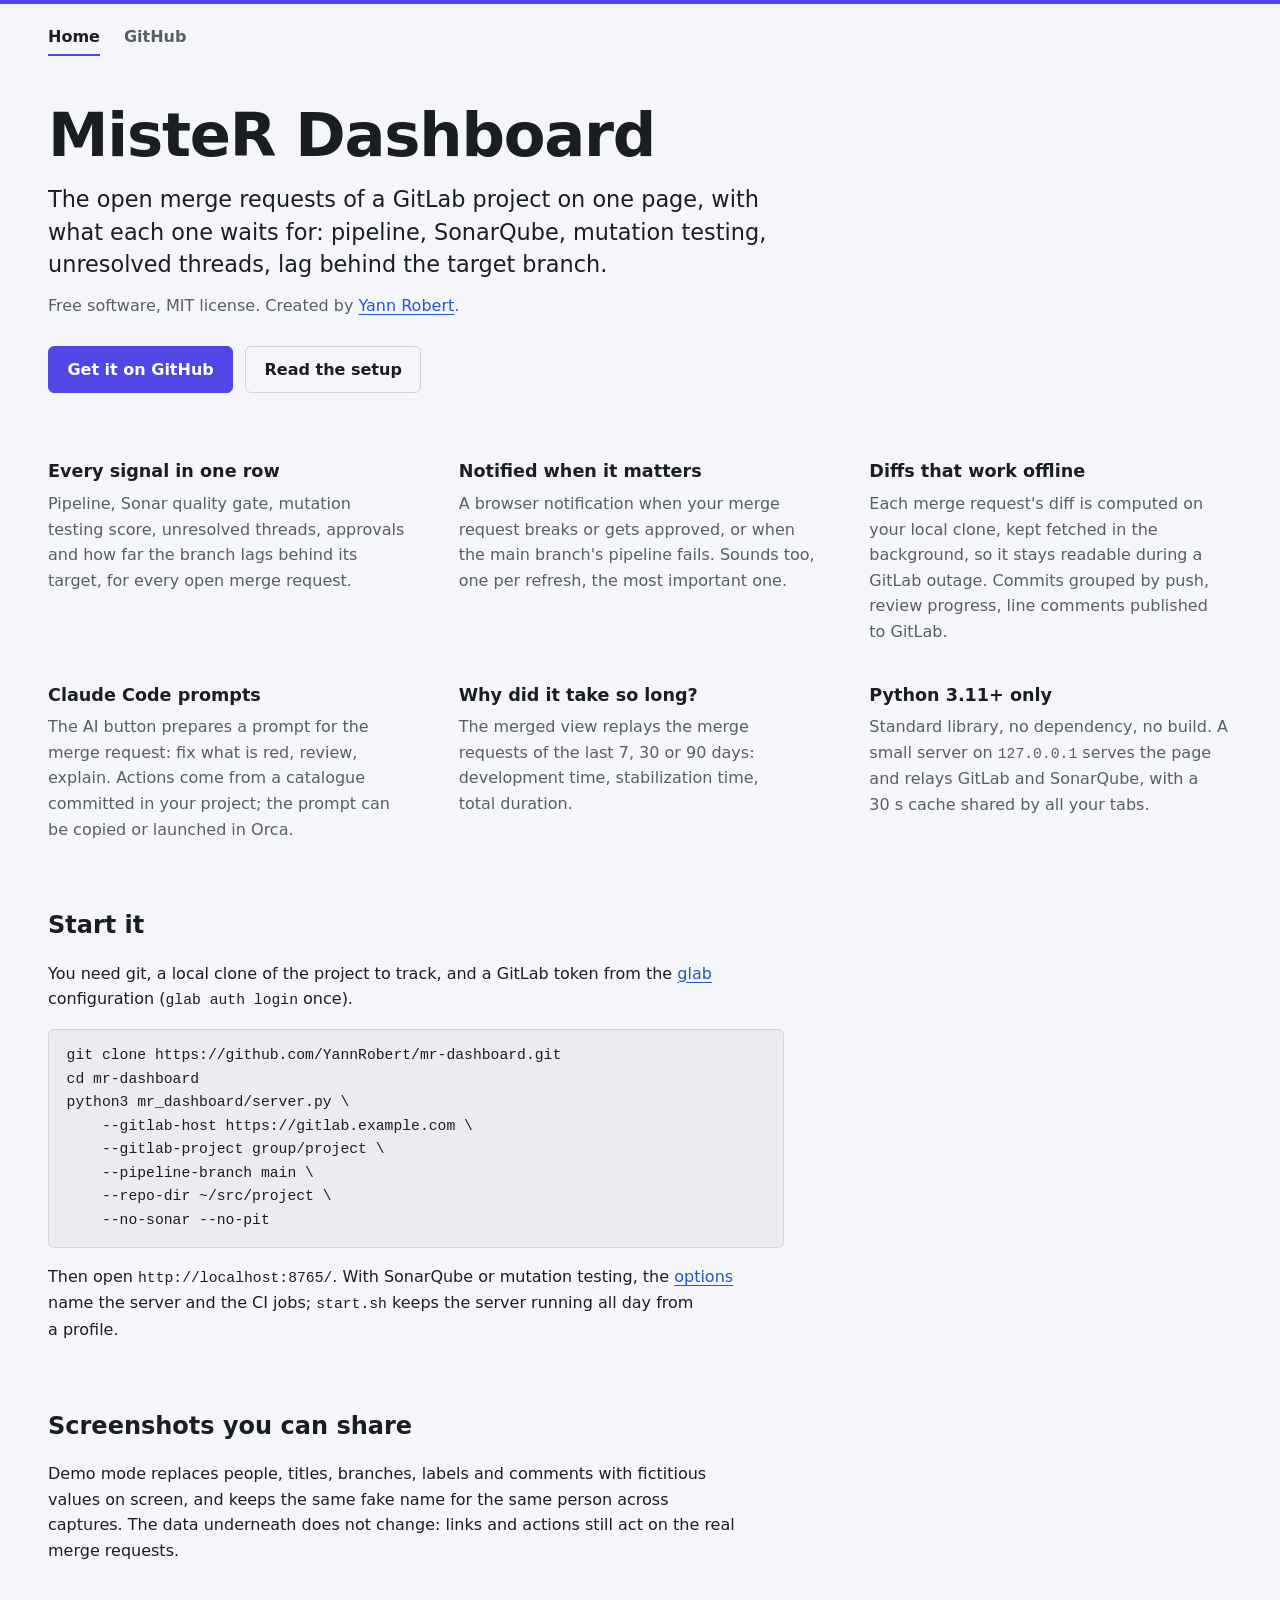
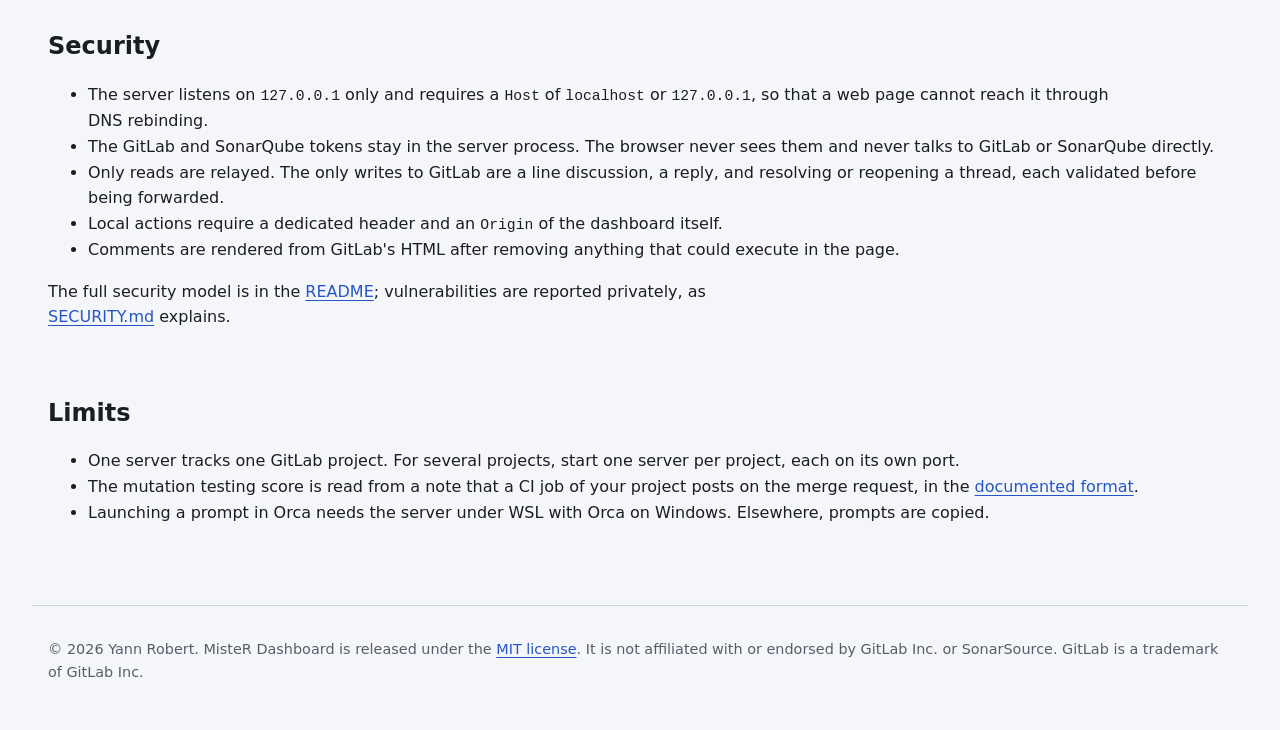
==== mr-dashboard/index.html @ cd4ef2e4 "Publish MisteR Dashboard's website: home page, without screenshots for now" ====
<!doctype html>
<html lang="en">
<head>
<meta charset="utf-8">
<meta name="viewport" content="width=device-width, initial-scale=1">
<title>MisteR Dashboard: a local dashboard of your GitLab merge requests</title>
<meta name="description" content="MisteR Dashboard shows the open merge requests of a GitLab project with their CI signals: pipeline, SonarQube, mutation testing, unresolved threads, lag behind the target branch. Browser notifications, an offline diff viewer on your local clone, and Claude Code prompts for each merge request. Python 3.11+ standard library only. Free software by Yann Robert, MIT license.">
<meta name="author" content="Yann Robert">
<link rel="canonical" href="https://yannrobert.github.io/mr-dashboard/">
<meta property="og:type" content="website">
<meta property="og:title" content="MisteR Dashboard: your GitLab merge requests at a glance">
<meta property="og:description" content="The open merge requests of a GitLab project with their CI signals, browser notifications and an offline diff viewer, served from your machine.">
<meta property="og:url" content="https://yannrobert.github.io/mr-dashboard/">
<script type="application/ld+json">
{
  "@context": "https://schema.org",
  "@type": "SoftwareApplication",
  "name": "MisteR Dashboard",
  "description": "A local dashboard of the open merge requests of a GitLab project, with their CI signals and browser notifications.",
  "applicationCategory": "DeveloperApplication",
  "operatingSystem": "Linux, macOS, Windows (WSL)",
  "license": "https://opensource.org/licenses/MIT",
  "codeRepository": "https://github.com/YannRobert/mr-dashboard",
  "url": "https://yannrobert.github.io/mr-dashboard/",
  "offers": { "@type": "Offer", "price": "0", "priceCurrency": "EUR" },
  "author": { "@type": "Person", "name": "Yann Robert", "url": "https://github.com/YannRobert" }
}
</script>
<link rel="stylesheet" href="site.css">
</head>
<body>
<nav class="top"><a href="./" aria-current="page">Home</a><a href="https://github.com/YannRobert/mr-dashboard">GitHub</a></nav>
<main>
  <header>
    <h1>MisteR Dashboard</h1>
    <p class="lede">The open merge requests of a GitLab project on one page, with what each one waits for: pipeline, SonarQube, mutation testing, unresolved threads, lag behind the target branch.</p>
    <p class="byline">Free software, MIT license. Created by <a href="https://github.com/YannRobert">Yann Robert</a>.</p>
    <div class="actions">
      <a class="button primary" href="https://github.com/YannRobert/mr-dashboard">Get it on GitHub</a>
      <a class="button" href="https://github.com/YannRobert/mr-dashboard#running">Read the setup</a>
    </div>
  </header>

  <ul class="features">
    <li><h2>Every signal in one row</h2><p>Pipeline, Sonar quality gate, mutation testing score, unresolved threads, approvals and how far the branch lags behind its target, for every open merge request.</p></li>
    <li><h2>Notified when it matters</h2><p>A browser notification when your merge request breaks or gets approved, or when the main branch's pipeline fails. Sounds too, one per refresh, the most important one.</p></li>
    <li><h2>Diffs that work offline</h2><p>Each merge request's diff is computed on your local clone, kept fetched in the background, so it stays readable during a GitLab outage. Commits grouped by push, review progress, line comments published to GitLab.</p></li>
    <li><h2>Claude Code prompts</h2><p>The AI button prepares a prompt for the merge request: fix what is red, review, explain. Actions come from a catalogue committed in your project; the prompt can be copied or launched in Orca.</p></li>
    <li><h2>Why did it take so long?</h2><p>The merged view replays the merge requests of the last 7, 30 or 90 days: development time, stabilization time, total duration.</p></li>
    <li><h2>Python 3.11+ only</h2><p>Standard library, no dependency, no build. A small server on <code>127.0.0.1</code> serves the page and relays GitLab and SonarQube, with a 30&nbsp;s cache shared by all your tabs.</p></li>
  </ul>

  <section>
    <h2>Start it</h2>
    <p>You need git, a local clone of the project to track, and a GitLab token from the <a href="https://gitlab.com/gitlab-org/cli">glab</a> configuration (<code>glab auth login</code> once).</p>
    <pre><code>git clone https://github.com/YannRobert/mr-dashboard.git
cd mr-dashboard
python3 mr_dashboard/server.py \
    --gitlab-host https://gitlab.example.com \
    --gitlab-project group/project \
    --pipeline-branch main \
    --repo-dir ~/src/project \
    --no-sonar --no-pit</code></pre>
    <p>Then open <code>http://localhost:8765/</code>. With SonarQube or mutation testing, the <a href="https://github.com/YannRobert/mr-dashboard#options">options</a> name the server and the CI jobs; <code>start.sh</code> keeps the server running all day from a profile.</p>
  </section>

  <section>
    <h2>Screenshots you can share</h2>
    <p>Demo mode replaces people, titles, branches, labels and comments with fictitious values on screen, and keeps the same fake name for the same person across captures. The data underneath does not change: links and actions still act on the real merge requests.</p>
  </section>

  <section>
    <h2>Security</h2>
    <ul>
      <li>The server listens on <code>127.0.0.1</code> only and requires a <code>Host</code> of <code>localhost</code> or <code>127.0.0.1</code>, so that a web page cannot reach it through DNS rebinding.</li>
      <li>The GitLab and SonarQube tokens stay in the server process. The browser never sees them and never talks to GitLab or SonarQube directly.</li>
      <li>Only reads are relayed. The only writes to GitLab are a line discussion, a reply, and resolving or reopening a thread, each validated before being forwarded.</li>
      <li>Local actions require a dedicated header and an <code>Origin</code> of the dashboard itself.</li>
      <li>Comments are rendered from GitLab's HTML after removing anything that could execute in the page.</li>
    </ul>
    <p>The full security model is in the <a href="https://github.com/YannRobert/mr-dashboard#security-model">README</a>; vulnerabilities are reported privately, as <a href="https://github.com/YannRobert/mr-dashboard/blob/main/.github/SECURITY.md">SECURITY.md</a> explains.</p>
  </section>

  <section>
    <h2>Limits</h2>
    <ul>
      <li>One server tracks one GitLab project. For several projects, start one server per project, each on its own port.</li>
      <li>The mutation testing score is read from a note that a CI job of your project posts on the merge request, in the <a href="https://github.com/YannRobert/mr-dashboard#mutation-report-format">documented format</a>.</li>
      <li>Launching a prompt in Orca needs the server under WSL with Orca on Windows. Elsewhere, prompts are copied.</li>
    </ul>
  </section>
</main>
<footer>
  © 2026 Yann Robert. MisteR Dashboard is released under the <a href="https://github.com/YannRobert/mr-dashboard/blob/main/LICENSE">MIT license</a>.
  It is not affiliated with or endorsed by GitLab Inc. or SonarSource. GitLab is a trademark of GitLab Inc.
</footer>
</body>
</html>
---- mr-dashboard/site.css ----
/* Shared by the project's pages, in the tool's own palette. */
:root {
  color-scheme: dark;
  --bg: #111217; --surface: #1a1c23; --border: #2c2f3a;
  --text: #eceef3; --muted: #9ba1b0; --accent: #818cf8; --accent-fg: #0f1020; --link: #86a9f7;
  --page: 76rem;
}
@media (prefers-color-scheme: light) {
  :root {
    color-scheme: light;
    --bg: #f5f6f9; --surface: #eaecf1; --border: #cfd3dc;
    --text: #1b1d24; --muted: #585d6a; --accent: #4f46e5; --accent-fg: #ffffff; --link: #2356c7;
  }
}
* { box-sizing: border-box; }
::selection { background: var(--accent); color: var(--accent-fg); }
body {
  margin: 0; background: var(--bg); color: var(--text); line-height: 1.6;
  font-family: system-ui, -apple-system, "Segoe UI", Roboto, Ubuntu, sans-serif;
  border-top: 4px solid var(--accent);
}
/* Prose avoids a lone last word; headings even out their lines. */
p, li, figcaption { text-wrap: pretty; }
h1, h2 { text-wrap: balance; }
main { max-width: var(--page); margin: 0 auto; padding: 3rem 1rem 2rem; }
a { color: var(--link); text-underline-offset: 0.2em; }
a:focus-visible, .button:focus-visible, video:focus-visible { outline: 2px solid var(--accent); outline-offset: 3px; border-radius: 4px; }

nav.top { max-width: var(--page); margin: 0 auto; padding: 1rem 1rem 0; display: flex; gap: 1.5rem; font-weight: 600; }
nav.top a { text-decoration: none; color: var(--muted); padding: 0.25rem 0; border-bottom: 2px solid transparent; }
nav.top a:hover { color: var(--text); }
nav.top a[aria-current] { color: var(--text); border-bottom-color: var(--accent); }

header { max-width: 60rem; }
h1 { margin: 0; font-size: clamp(2.4rem, 6vw, 3.8rem); font-weight: 800; letter-spacing: -0.02em; line-height: 1.05; }
.lede { margin: 1rem 0 0; max-width: 46rem; font-size: clamp(1.1rem, 2.4vw, 1.4rem); line-height: 1.45; }
.byline { margin: 0.75rem 0 0; color: var(--muted); }
.actions { display: flex; flex-wrap: wrap; gap: 0.75rem; margin-top: 1.75rem; }
.button {
  display: inline-block; padding: 0.6rem 1.15rem; border-radius: 6px; font-weight: 600; text-decoration: none;
  border: 1px solid var(--border); color: var(--text); transition: background-color 120ms ease-out, border-color 120ms ease-out;
}
.button:hover { background: var(--surface); }
.button.primary { background: var(--accent); border-color: var(--accent); color: var(--accent-fg); }
.button.primary:hover { filter: brightness(1.08); }

figure { margin: 3rem 0 0; }
figure img, video, .shot img {
  display: block; width: 100%; height: auto; border: 1px solid var(--border); border-radius: 10px;
  background: var(--surface); box-shadow: 0 12px 32px -16px rgb(0 0 0 / 0.45);
}
figcaption { margin-top: 0.75rem; color: var(--muted); font-size: 0.95rem; }

.features { display: grid; grid-template-columns: repeat(auto-fit, minmax(19rem, 1fr)); gap: 2.25rem 3rem; margin: 4rem 0 0; padding: 0; list-style: none; }
.features h2 { margin: 0 0 0.35rem; font-size: 1.1rem; }
.features p { margin: 0; color: var(--muted); }

section { margin-top: 4rem; }
section > h2 { font-size: 1.5rem; margin: 0 0 0.6rem; }
section > p { max-width: 70ch; }
pre { margin: 0.8rem 0; max-width: 46rem; padding: 0.9rem 1.1rem; overflow-x: auto; background: var(--surface); border: 1px solid var(--border); border-radius: 6px; }
code { font-family: ui-monospace, SFMono-Regular, Consolas, monospace; font-size: 0.92em; }
table { border-collapse: collapse; margin: 0.8rem 0; font-variant-numeric: tabular-nums; }
th, td { padding: 0.45rem 1.25rem 0.45rem 0; border-bottom: 1px solid var(--border); text-align: left; }
th { color: var(--muted); font-weight: 600; }

/* Tour: on a wide screen each step's title and text sit side by side above the capture, using its width. */
.shots { display: grid; gap: 4.5rem; margin-top: 4rem; }
.shot { margin: 0; }
.shot .text { display: grid; gap: 0.4rem 3rem; margin-bottom: 1.25rem; }
.shot h2 { font-size: 1.35rem; margin: 0; line-height: 1.3; }
.shot p { margin: 0; color: var(--muted); max-width: 70ch; font-size: 1.05rem; }
@media (min-width: 56rem) {
  .shot .text { grid-template-columns: 16rem 1fr; align-items: baseline; }
}

footer { max-width: var(--page); margin: 2rem auto 0; padding: 2rem 1rem 3rem; color: var(--muted); font-size: 0.9rem; border-top: 1px solid var(--border); }
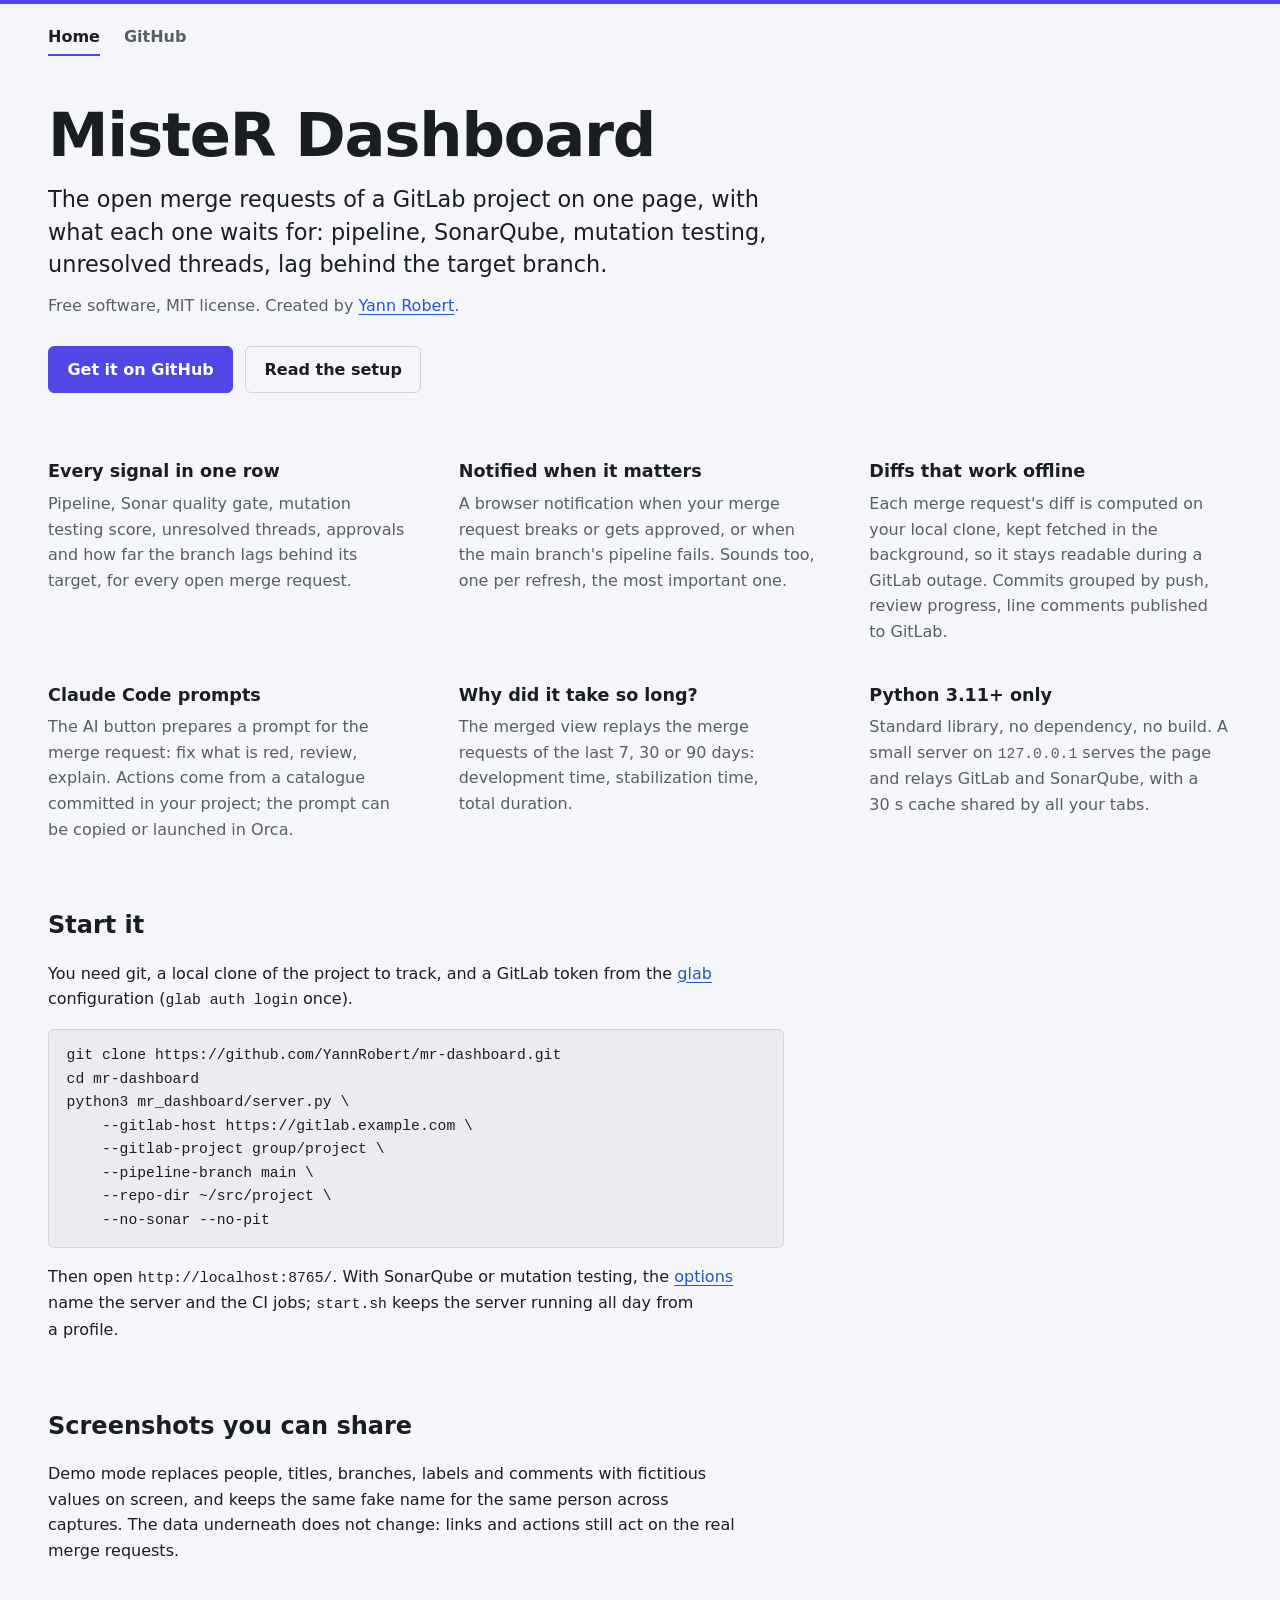
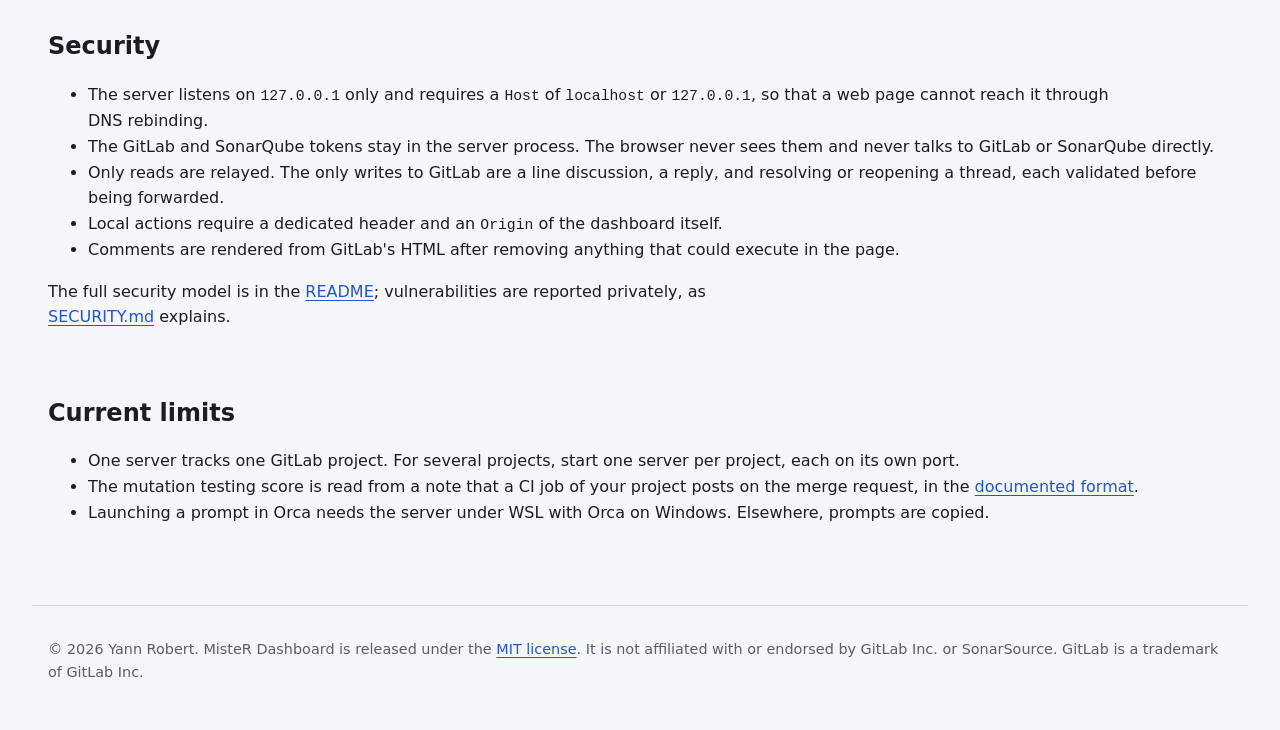
==== commit 7d24abcc: "Camelopard's home page rewritten around what users get: a fast alternative to the Jira UI, the featu" ====
--- a/mr-dashboard/index.html
+++ b/mr-dashboard/index.html
@@ -82,7 +82,7 @@
   </section>
 
   <section>
-    <h2>Limits</h2>
+    <h2>Current limits</h2>
     <ul>
       <li>One server tracks one GitLab project. For several projects, start one server per project, each on its own port.</li>
       <li>The mutation testing score is read from a note that a CI job of your project posts on the merge request, in the <a href="https://github.com/YannRobert/mr-dashboard#mutation-report-format">documented format</a>.</li>
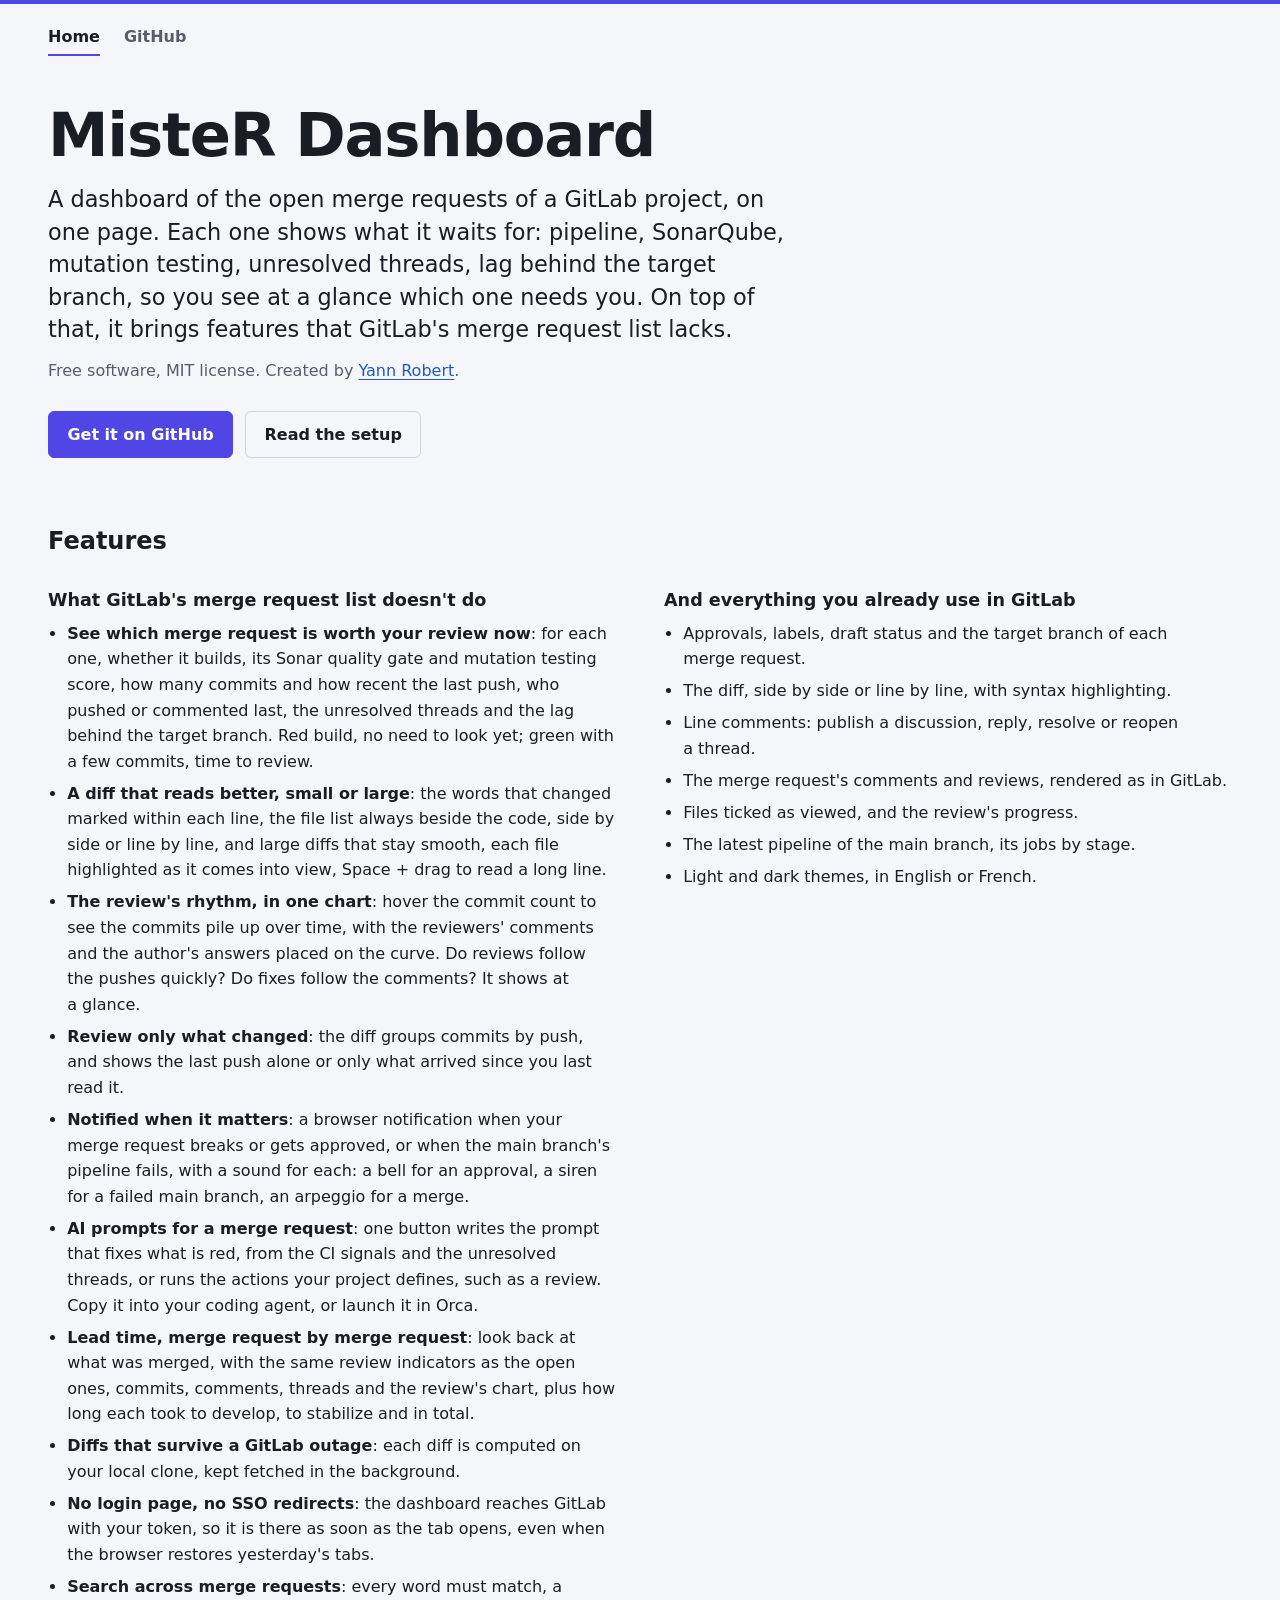
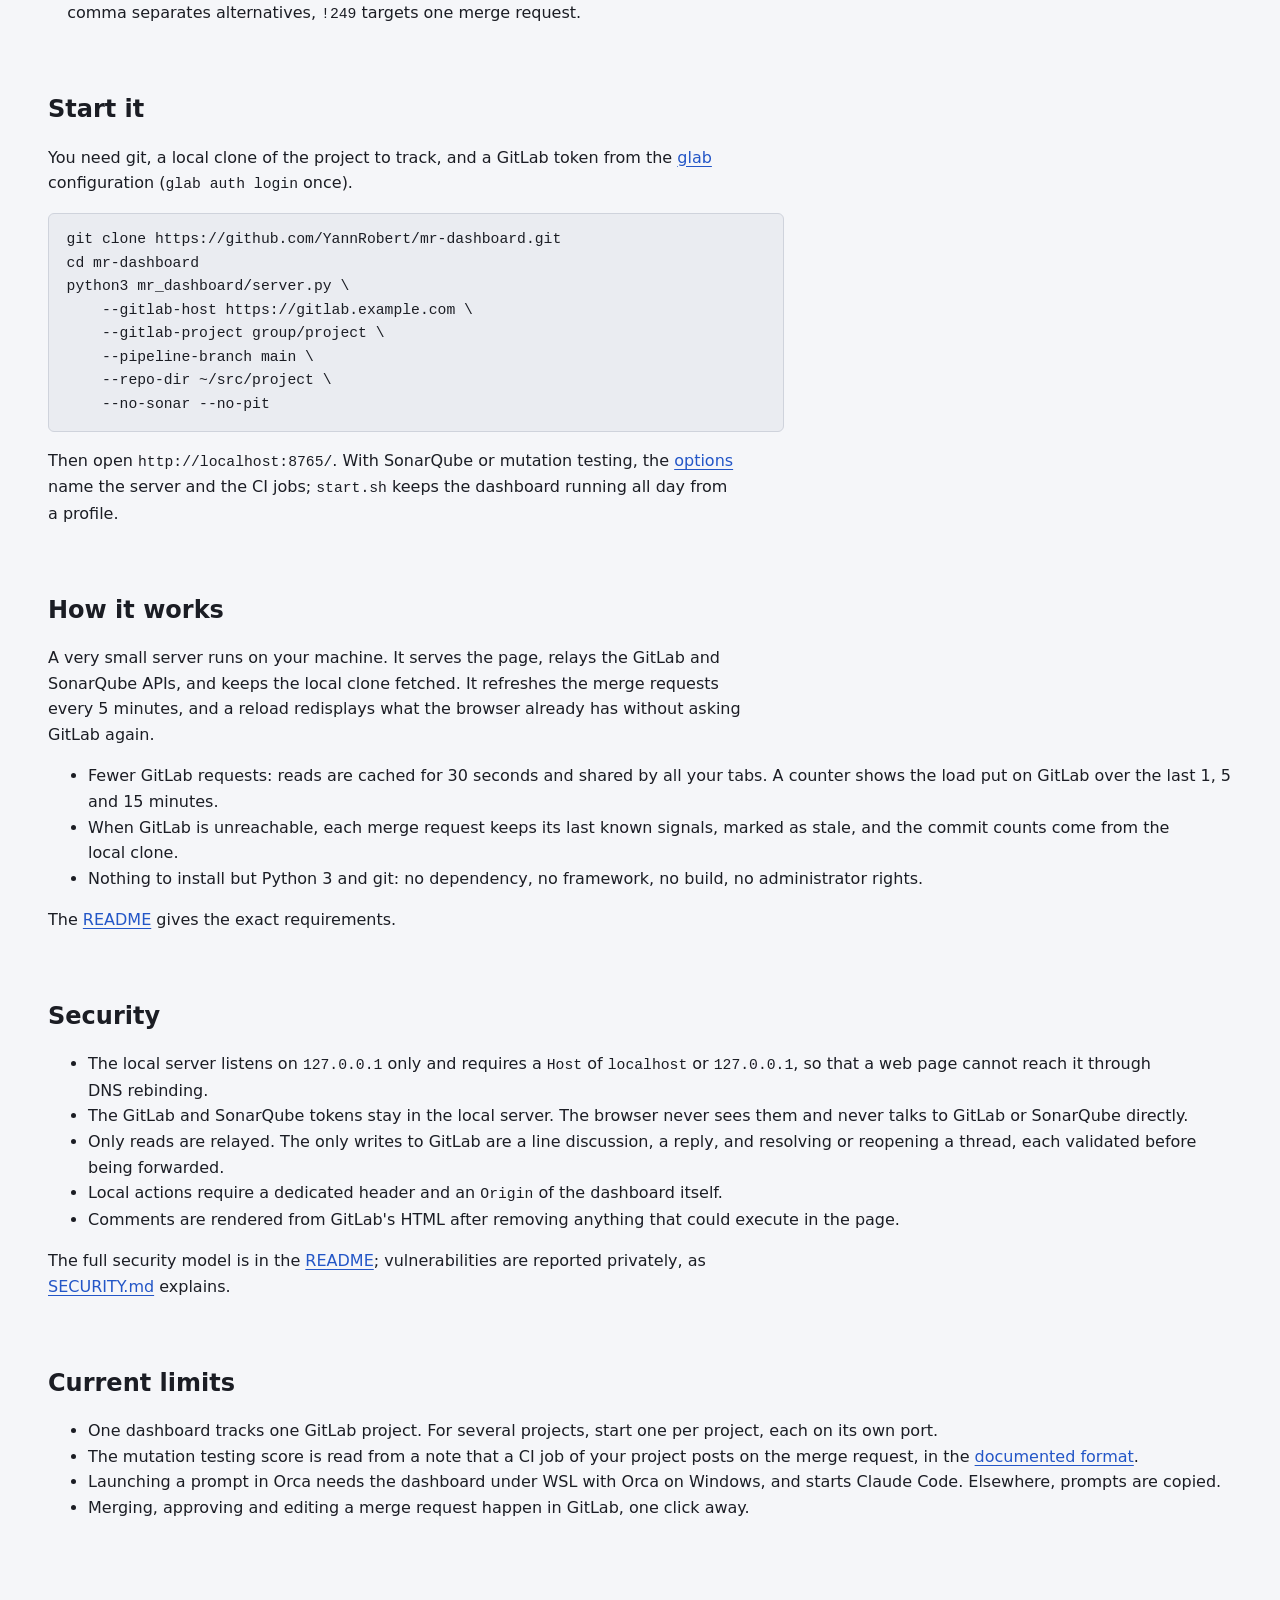
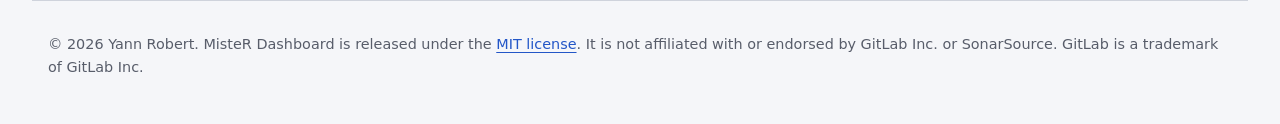
==== commit da7dc048: "MisteR Dashboard's home page rewritten around what reviewers and tech leads get: a GitLab merge requ" ====
--- a/mr-dashboard/index.html
+++ b/mr-dashboard/index.html
@@ -3,20 +3,20 @@
 <head>
 <meta charset="utf-8">
 <meta name="viewport" content="width=device-width, initial-scale=1">
-<title>MisteR Dashboard: a local dashboard of your GitLab merge requests</title>
-<meta name="description" content="MisteR Dashboard shows the open merge requests of a GitLab project with their CI signals: pipeline, SonarQube, mutation testing, unresolved threads, lag behind the target branch. Browser notifications, an offline diff viewer on your local clone, and Claude Code prompts for each merge request. Python 3.11+ standard library only. Free software by Yann Robert, MIT license.">
+<title>MisteR Dashboard: a GitLab merge request dashboard, with CI signals and notifications</title>
+<meta name="description" content="MisteR Dashboard shows every open merge request of a GitLab project with what it waits for: pipeline, SonarQube, mutation testing, unresolved threads, lag behind the target branch. Plus browser notifications, diffs that work during a GitLab outage, and AI prompts to fix a merge request. Free software, MIT license.">
 <meta name="author" content="Yann Robert">
 <link rel="canonical" href="https://yannrobert.github.io/mr-dashboard/">
 <meta property="og:type" content="website">
-<meta property="og:title" content="MisteR Dashboard: your GitLab merge requests at a glance">
-<meta property="og:description" content="The open merge requests of a GitLab project with their CI signals, browser notifications and an offline diff viewer, served from your machine.">
+<meta property="og:title" content="MisteR Dashboard: a GitLab merge request dashboard">
+<meta property="og:description" content="Every open merge request of a GitLab project with its CI signals, browser notifications and diffs that work during a GitLab outage.">
 <meta property="og:url" content="https://yannrobert.github.io/mr-dashboard/">
 <script type="application/ld+json">
 {
   "@context": "https://schema.org",
   "@type": "SoftwareApplication",
   "name": "MisteR Dashboard",
-  "description": "A local dashboard of the open merge requests of a GitLab project, with their CI signals and browser notifications.",
+  "description": "A GitLab merge request dashboard: every open merge request of a project with its CI signals, and browser notifications.",
   "applicationCategory": "DeveloperApplication",
   "operatingSystem": "Linux, macOS, Windows (WSL)",
   "license": "https://opensource.org/licenses/MIT",
@@ -33,7 +33,7 @@
 <main>
   <header>
     <h1>MisteR Dashboard</h1>
-    <p class="lede">The open merge requests of a GitLab project on one page, with what each one waits for: pipeline, SonarQube, mutation testing, unresolved threads, lag behind the target branch.</p>
+    <p class="lede">A dashboard of the open merge requests of a GitLab project, on one page. Each one shows what it waits for: pipeline, SonarQube, mutation testing, unresolved threads, lag behind the target branch, so you see at a glance which one needs you. On top of that, it brings features that GitLab's merge request list lacks.</p>
     <p class="byline">Free software, MIT license. Created by <a href="https://github.com/YannRobert">Yann Robert</a>.</p>
     <div class="actions">
       <a class="button primary" href="https://github.com/YannRobert/mr-dashboard">Get it on GitHub</a>
@@ -41,14 +41,38 @@
     </div>
   </header>
 
-  <ul class="features">
-    <li><h2>Every signal in one row</h2><p>Pipeline, Sonar quality gate, mutation testing score, unresolved threads, approvals and how far the branch lags behind its target, for every open merge request.</p></li>
-    <li><h2>Notified when it matters</h2><p>A browser notification when your merge request breaks or gets approved, or when the main branch's pipeline fails. Sounds too, one per refresh, the most important one.</p></li>
-    <li><h2>Diffs that work offline</h2><p>Each merge request's diff is computed on your local clone, kept fetched in the background, so it stays readable during a GitLab outage. Commits grouped by push, review progress, line comments published to GitLab.</p></li>
-    <li><h2>Claude Code prompts</h2><p>The AI button prepares a prompt for the merge request: fix what is red, review, explain. Actions come from a catalogue committed in your project; the prompt can be copied or launched in Orca.</p></li>
-    <li><h2>Why did it take so long?</h2><p>The merged view replays the merge requests of the last 7, 30 or 90 days: development time, stabilization time, total duration.</p></li>
-    <li><h2>Python 3.11+ only</h2><p>Standard library, no dependency, no build. A small server on <code>127.0.0.1</code> serves the page and relays GitLab and SonarQube, with a 30&nbsp;s cache shared by all your tabs.</p></li>
-  </ul>
+  <section>
+    <h2>Features</h2>
+    <div class="columns">
+      <div>
+        <h3>What GitLab's merge request list doesn't do</h3>
+        <ul>
+          <li><strong>See which merge request is worth your review now</strong>: for each one, whether it builds, its Sonar quality gate and mutation testing score, how many commits and how recent the last push, who pushed or commented last, the unresolved threads and the lag behind the target branch. Red build, no need to look yet; green with a few commits, time to review.</li>
+          <li><strong>A diff that reads better, small or large</strong>: the words that changed marked within each line, the file list always beside the code, side by side or line by line, and large diffs that stay smooth, each file highlighted as it comes into view, Space + drag to read a long line.</li>
+          <li><strong>The review's rhythm, in one chart</strong>: hover the commit count to see the commits pile up over time, with the reviewers' comments and the author's answers placed on the curve. Do reviews follow the pushes quickly? Do fixes follow the comments? It shows at a glance.</li>
+          <li><strong>Review only what changed</strong>: the diff groups commits by push, and shows the last push alone or only what arrived since you last read it.</li>
+          <li><strong>Notified when it matters</strong>: a browser notification when your merge request breaks or gets approved, or when the main branch's pipeline fails, with a sound for each: a bell for an approval, a siren for a failed main branch, an arpeggio for a merge.</li>
+          <li><strong>AI prompts for a merge request</strong>: one button writes the prompt that fixes what is red, from the CI signals and the unresolved threads, or runs the actions your project defines, such as a review. Copy it into your coding agent, or launch it in Orca.</li>
+          <li><strong>Lead time, merge request by merge request</strong>: look back at what was merged, with the same review indicators as the open ones, commits, comments, threads and the review's chart, plus how long each took to develop, to stabilize and in total.</li>
+          <li><strong>Diffs that survive a GitLab outage</strong>: each diff is computed on your local clone, kept fetched in the background.</li>
+          <li><strong>No login page, no SSO redirects</strong>: the dashboard reaches GitLab with your token, so it is there as soon as the tab opens, even when the browser restores yesterday's tabs.</li>
+          <li><strong>Search across merge requests</strong>: every word must match, a comma separates alternatives, <code>!249</code> targets one merge request.</li>
+        </ul>
+      </div>
+      <div>
+        <h3>And everything you already use in GitLab</h3>
+        <ul>
+          <li>Approvals, labels, draft status and the target branch of each merge request.</li>
+          <li>The diff, side by side or line by line, with syntax highlighting.</li>
+          <li>Line comments: publish a discussion, reply, resolve or reopen a thread.</li>
+          <li>The merge request's comments and reviews, rendered as in GitLab.</li>
+          <li>Files ticked as viewed, and the review's progress.</li>
+          <li>The latest pipeline of the main branch, its jobs by stage.</li>
+          <li>Light and dark themes, in English or French.</li>
+        </ul>
+      </div>
+    </div>
+  </section>
 
   <section>
     <h2>Start it</h2>
@@ -61,19 +85,25 @@
     --pipeline-branch main \
     --repo-dir ~/src/project \
     --no-sonar --no-pit</code></pre>
-    <p>Then open <code>http://localhost:8765/</code>. With SonarQube or mutation testing, the <a href="https://github.com/YannRobert/mr-dashboard#options">options</a> name the server and the CI jobs; <code>start.sh</code> keeps the server running all day from a profile.</p>
+    <p>Then open <code>http://localhost:8765/</code>. With SonarQube or mutation testing, the <a href="https://github.com/YannRobert/mr-dashboard#options">options</a> name the server and the CI jobs; <code>start.sh</code> keeps the dashboard running all day from a profile.</p>
   </section>
 
   <section>
-    <h2>Screenshots you can share</h2>
-    <p>Demo mode replaces people, titles, branches, labels and comments with fictitious values on screen, and keeps the same fake name for the same person across captures. The data underneath does not change: links and actions still act on the real merge requests.</p>
+    <h2>How it works</h2>
+    <p>A very small server runs on your machine. It serves the page, relays the GitLab and SonarQube APIs, and keeps the local clone fetched. It refreshes the merge requests every 5 minutes, and a reload redisplays what the browser already has without asking GitLab again.</p>
+    <ul>
+      <li>Fewer GitLab requests: reads are cached for 30 seconds and shared by all your tabs. A counter shows the load put on GitLab over the last 1, 5 and 15 minutes.</li>
+      <li>When GitLab is unreachable, each merge request keeps its last known signals, marked as stale, and the commit counts come from the local clone.</li>
+      <li>Nothing to install but Python 3 and git: no dependency, no framework, no build, no administrator rights.</li>
+    </ul>
+    <p>The <a href="https://github.com/YannRobert/mr-dashboard#prerequisites">README</a> gives the exact requirements.</p>
   </section>
 
   <section>
     <h2>Security</h2>
     <ul>
-      <li>The server listens on <code>127.0.0.1</code> only and requires a <code>Host</code> of <code>localhost</code> or <code>127.0.0.1</code>, so that a web page cannot reach it through DNS rebinding.</li>
-      <li>The GitLab and SonarQube tokens stay in the server process. The browser never sees them and never talks to GitLab or SonarQube directly.</li>
+      <li>The local server listens on <code>127.0.0.1</code> only and requires a <code>Host</code> of <code>localhost</code> or <code>127.0.0.1</code>, so that a web page cannot reach it through DNS rebinding.</li>
+      <li>The GitLab and SonarQube tokens stay in the local server. The browser never sees them and never talks to GitLab or SonarQube directly.</li>
       <li>Only reads are relayed. The only writes to GitLab are a line discussion, a reply, and resolving or reopening a thread, each validated before being forwarded.</li>
       <li>Local actions require a dedicated header and an <code>Origin</code> of the dashboard itself.</li>
       <li>Comments are rendered from GitLab's HTML after removing anything that could execute in the page.</li>
@@ -84,9 +114,10 @@
   <section>
     <h2>Current limits</h2>
     <ul>
-      <li>One server tracks one GitLab project. For several projects, start one server per project, each on its own port.</li>
+      <li>One dashboard tracks one GitLab project. For several projects, start one per project, each on its own port.</li>
       <li>The mutation testing score is read from a note that a CI job of your project posts on the merge request, in the <a href="https://github.com/YannRobert/mr-dashboard#mutation-report-format">documented format</a>.</li>
-      <li>Launching a prompt in Orca needs the server under WSL with Orca on Windows. Elsewhere, prompts are copied.</li>
+      <li>Launching a prompt in Orca needs the dashboard under WSL with Orca on Windows, and starts Claude Code. Elsewhere, prompts are copied.</li>
+      <li>Merging, approving and editing a merge request happen in GitLab, one click away.</li>
     </ul>
   </section>
 </main>
--- a/mr-dashboard/site.css
+++ b/mr-dashboard/site.css
@@ -51,9 +51,6 @@
 }
 figcaption { margin-top: 0.75rem; color: var(--muted); font-size: 0.95rem; }
 
-.features { display: grid; grid-template-columns: repeat(auto-fit, minmax(19rem, 1fr)); gap: 2.25rem 3rem; margin: 4rem 0 0; padding: 0; list-style: none; }
-.features h2 { margin: 0 0 0.35rem; font-size: 1.1rem; }
-.features p { margin: 0; color: var(--muted); }
 
 section { margin-top: 4rem; }
 section > h2 { font-size: 1.5rem; margin: 0 0 0.6rem; }
@@ -75,3 +72,9 @@
 }
 
 footer { max-width: var(--page); margin: 2rem auto 0; padding: 2rem 1rem 3rem; color: var(--muted); font-size: 0.9rem; border-top: 1px solid var(--border); }
+/* Two lists side by side on a wide screen, one above the other on a narrow one. */
+.columns { display: grid; grid-template-columns: repeat(auto-fit, minmax(19rem, 1fr)); gap: 0 3rem; }
+.columns h3 { margin: 1rem 0 0.4rem; font-size: 1.1rem; }
+.columns ul { margin: 0; padding-left: 1.2rem; }
+.columns li + li { margin-top: 0.4rem; }
+kbd { font-family: ui-monospace, SFMono-Regular, Consolas, monospace; font-size: 0.85em; padding: 0.05em 0.35em; border: 1px solid var(--border); border-bottom-width: 2px; border-radius: 4px; background: var(--surface); }
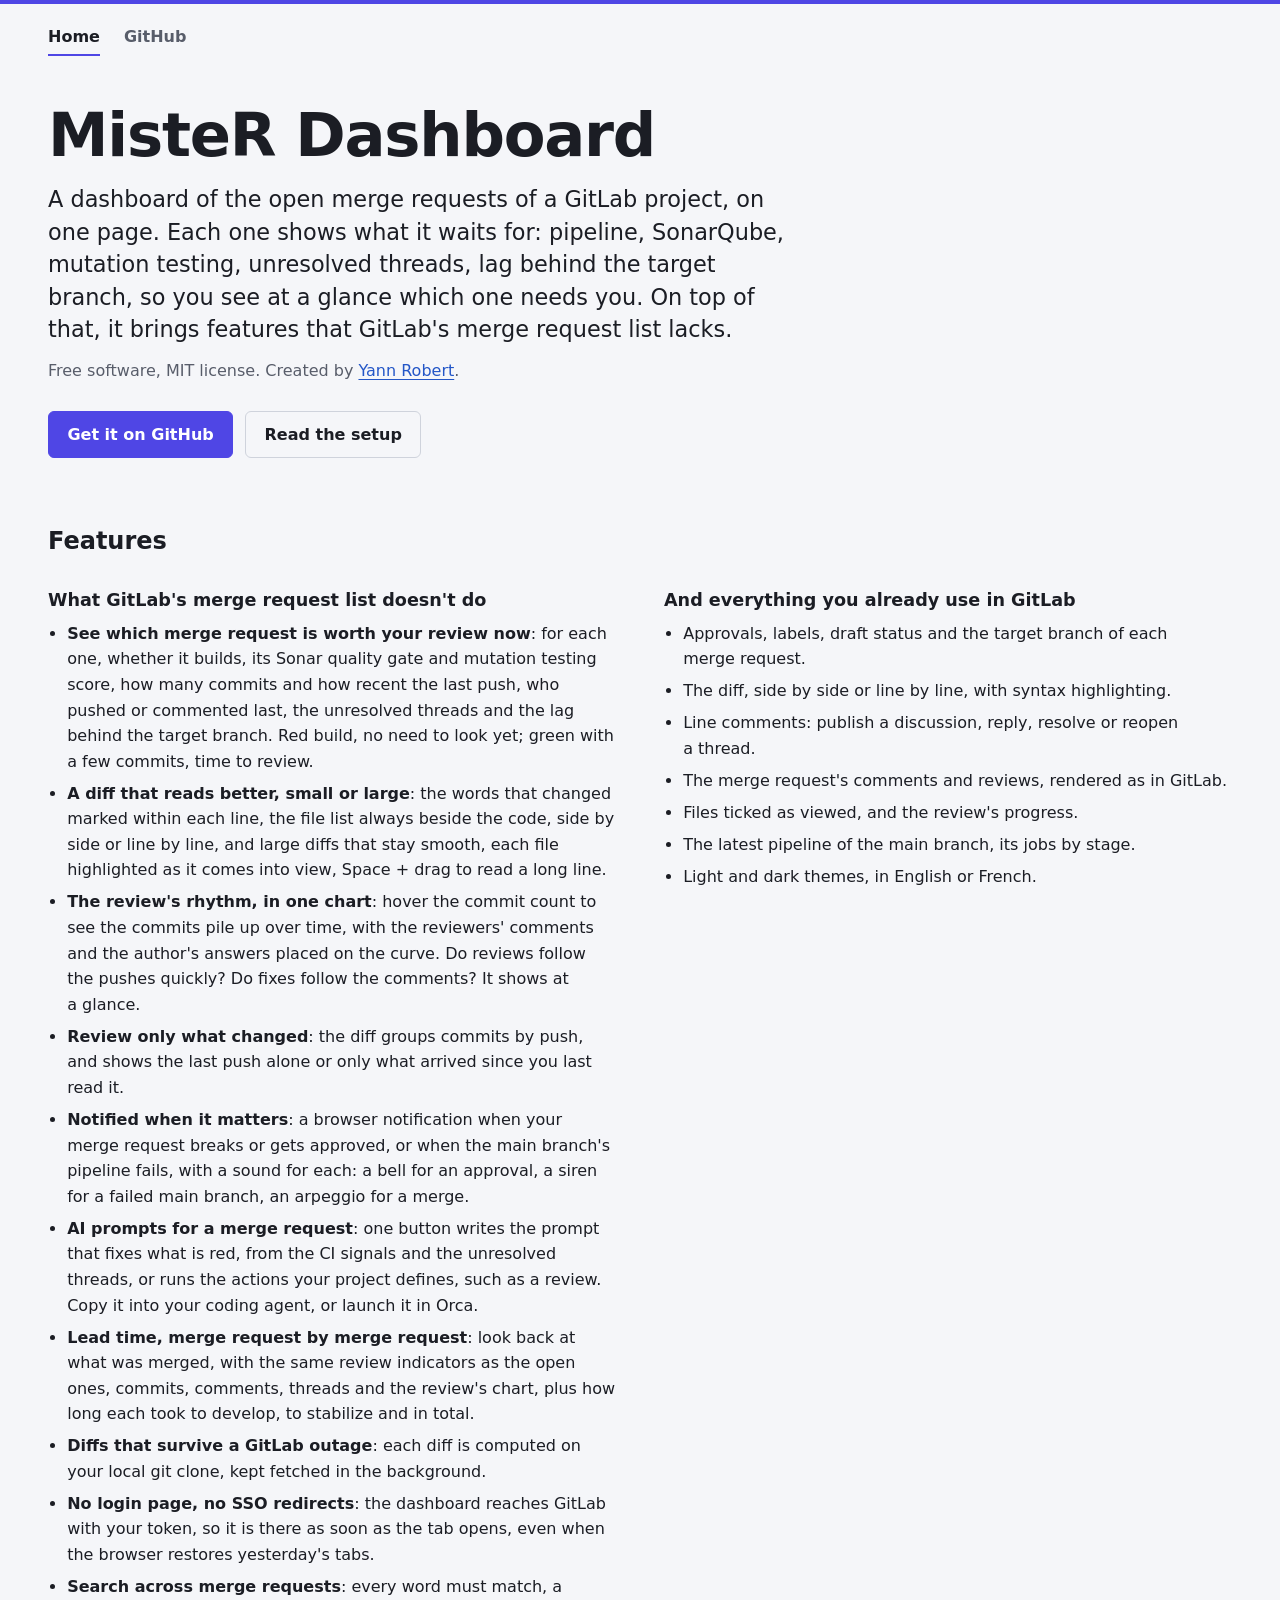
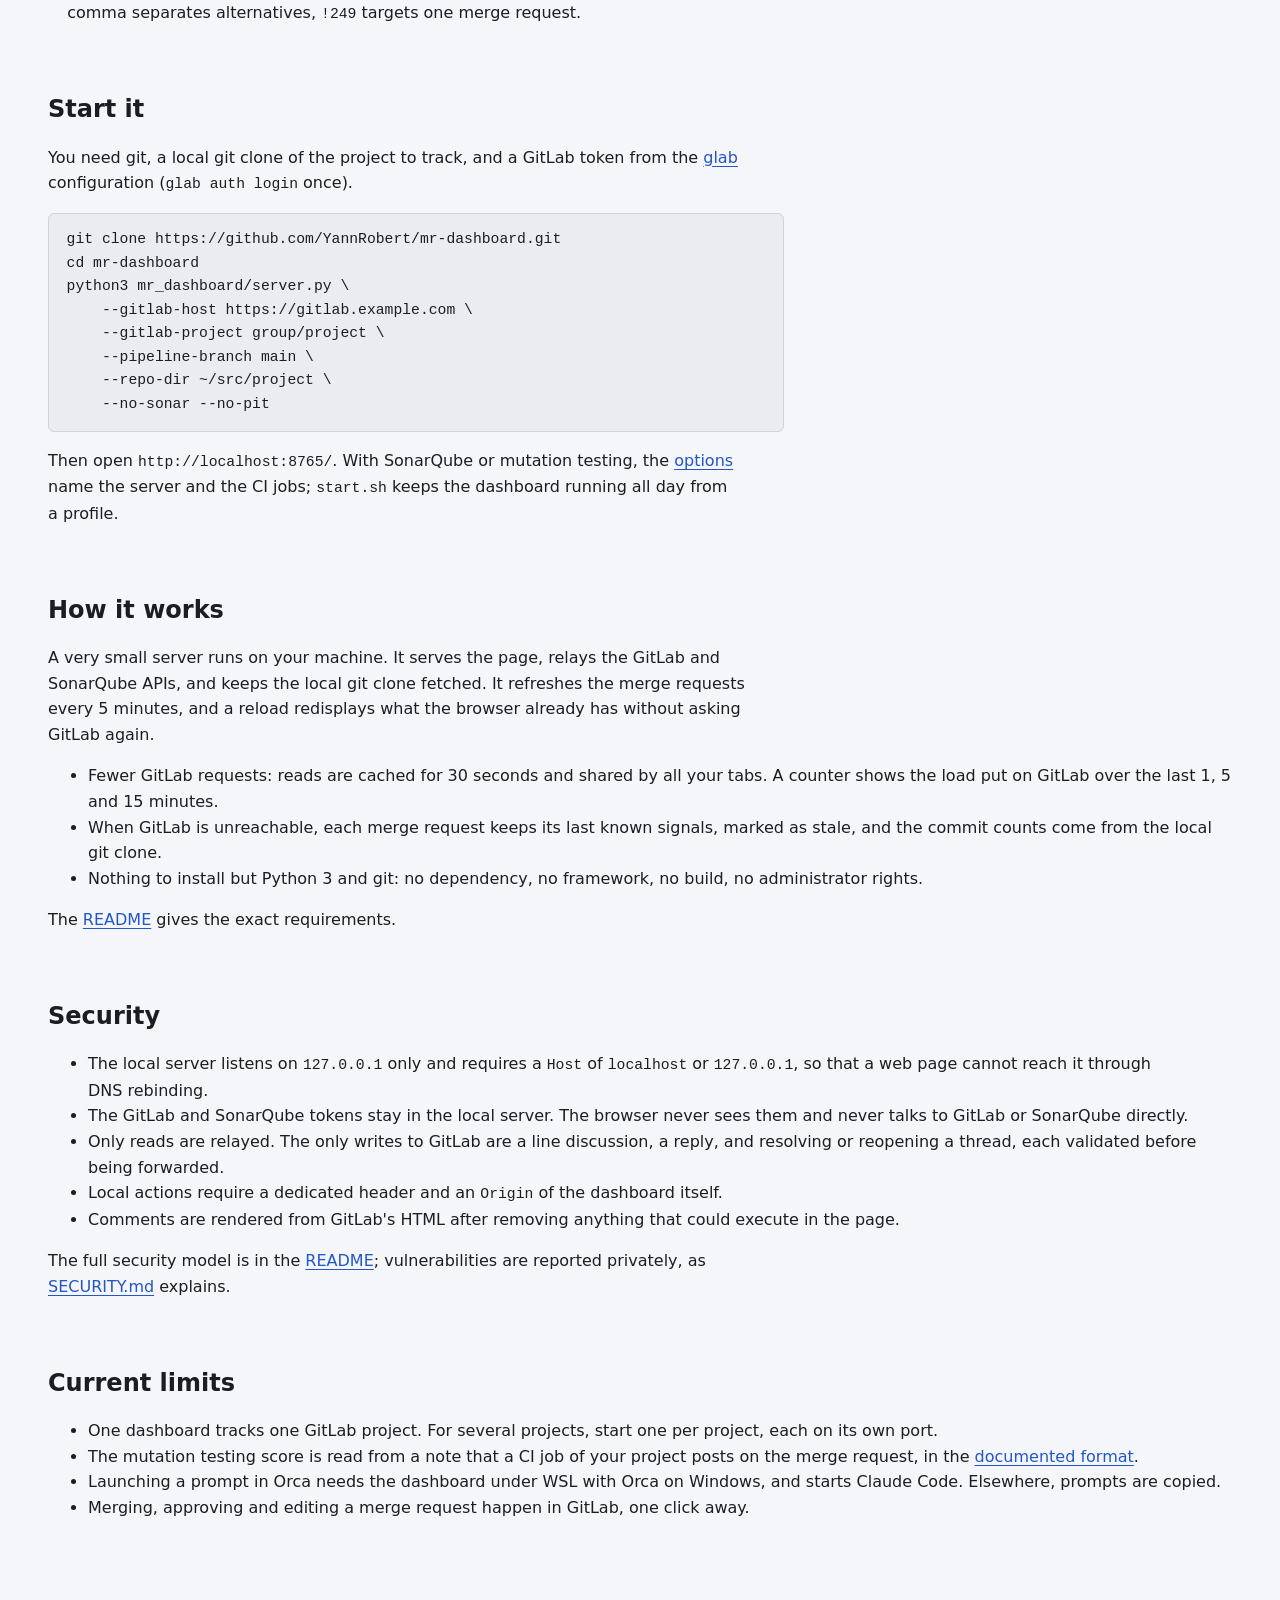
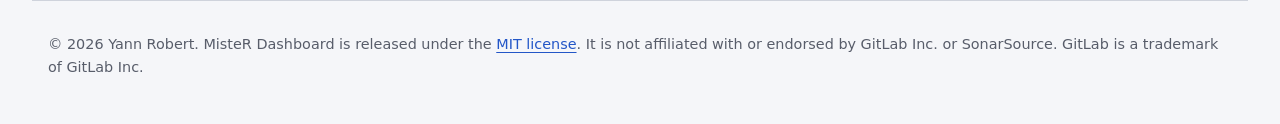
==== commit be2cf395: "MisteR Dashboard's home page: local git clone, so that it is not taken for the copy of GitLab's data" ====
--- a/mr-dashboard/index.html
+++ b/mr-dashboard/index.html
@@ -54,7 +54,7 @@
           <li><strong>Notified when it matters</strong>: a browser notification when your merge request breaks or gets approved, or when the main branch's pipeline fails, with a sound for each: a bell for an approval, a siren for a failed main branch, an arpeggio for a merge.</li>
           <li><strong>AI prompts for a merge request</strong>: one button writes the prompt that fixes what is red, from the CI signals and the unresolved threads, or runs the actions your project defines, such as a review. Copy it into your coding agent, or launch it in Orca.</li>
           <li><strong>Lead time, merge request by merge request</strong>: look back at what was merged, with the same review indicators as the open ones, commits, comments, threads and the review's chart, plus how long each took to develop, to stabilize and in total.</li>
-          <li><strong>Diffs that survive a GitLab outage</strong>: each diff is computed on your local clone, kept fetched in the background.</li>
+          <li><strong>Diffs that survive a GitLab outage</strong>: each diff is computed on your local git clone, kept fetched in the background.</li>
           <li><strong>No login page, no SSO redirects</strong>: the dashboard reaches GitLab with your token, so it is there as soon as the tab opens, even when the browser restores yesterday's tabs.</li>
           <li><strong>Search across merge requests</strong>: every word must match, a comma separates alternatives, <code>!249</code> targets one merge request.</li>
         </ul>
@@ -76,7 +76,7 @@
 
   <section>
     <h2>Start it</h2>
-    <p>You need git, a local clone of the project to track, and a GitLab token from the <a href="https://gitlab.com/gitlab-org/cli">glab</a> configuration (<code>glab auth login</code> once).</p>
+    <p>You need git, a local git clone of the project to track, and a GitLab token from the <a href="https://gitlab.com/gitlab-org/cli">glab</a> configuration (<code>glab auth login</code> once).</p>
     <pre><code>git clone https://github.com/YannRobert/mr-dashboard.git
 cd mr-dashboard
 python3 mr_dashboard/server.py \
@@ -90,10 +90,10 @@
 
   <section>
     <h2>How it works</h2>
-    <p>A very small server runs on your machine. It serves the page, relays the GitLab and SonarQube APIs, and keeps the local clone fetched. It refreshes the merge requests every 5 minutes, and a reload redisplays what the browser already has without asking GitLab again.</p>
+    <p>A very small server runs on your machine. It serves the page, relays the GitLab and SonarQube APIs, and keeps the local git clone fetched. It refreshes the merge requests every 5 minutes, and a reload redisplays what the browser already has without asking GitLab again.</p>
     <ul>
       <li>Fewer GitLab requests: reads are cached for 30 seconds and shared by all your tabs. A counter shows the load put on GitLab over the last 1, 5 and 15 minutes.</li>
-      <li>When GitLab is unreachable, each merge request keeps its last known signals, marked as stale, and the commit counts come from the local clone.</li>
+      <li>When GitLab is unreachable, each merge request keeps its last known signals, marked as stale, and the commit counts come from the local git clone.</li>
       <li>Nothing to install but Python 3 and git: no dependency, no framework, no build, no administrator rights.</li>
     </ul>
     <p>The <a href="https://github.com/YannRobert/mr-dashboard#prerequisites">README</a> gives the exact requirements.</p>
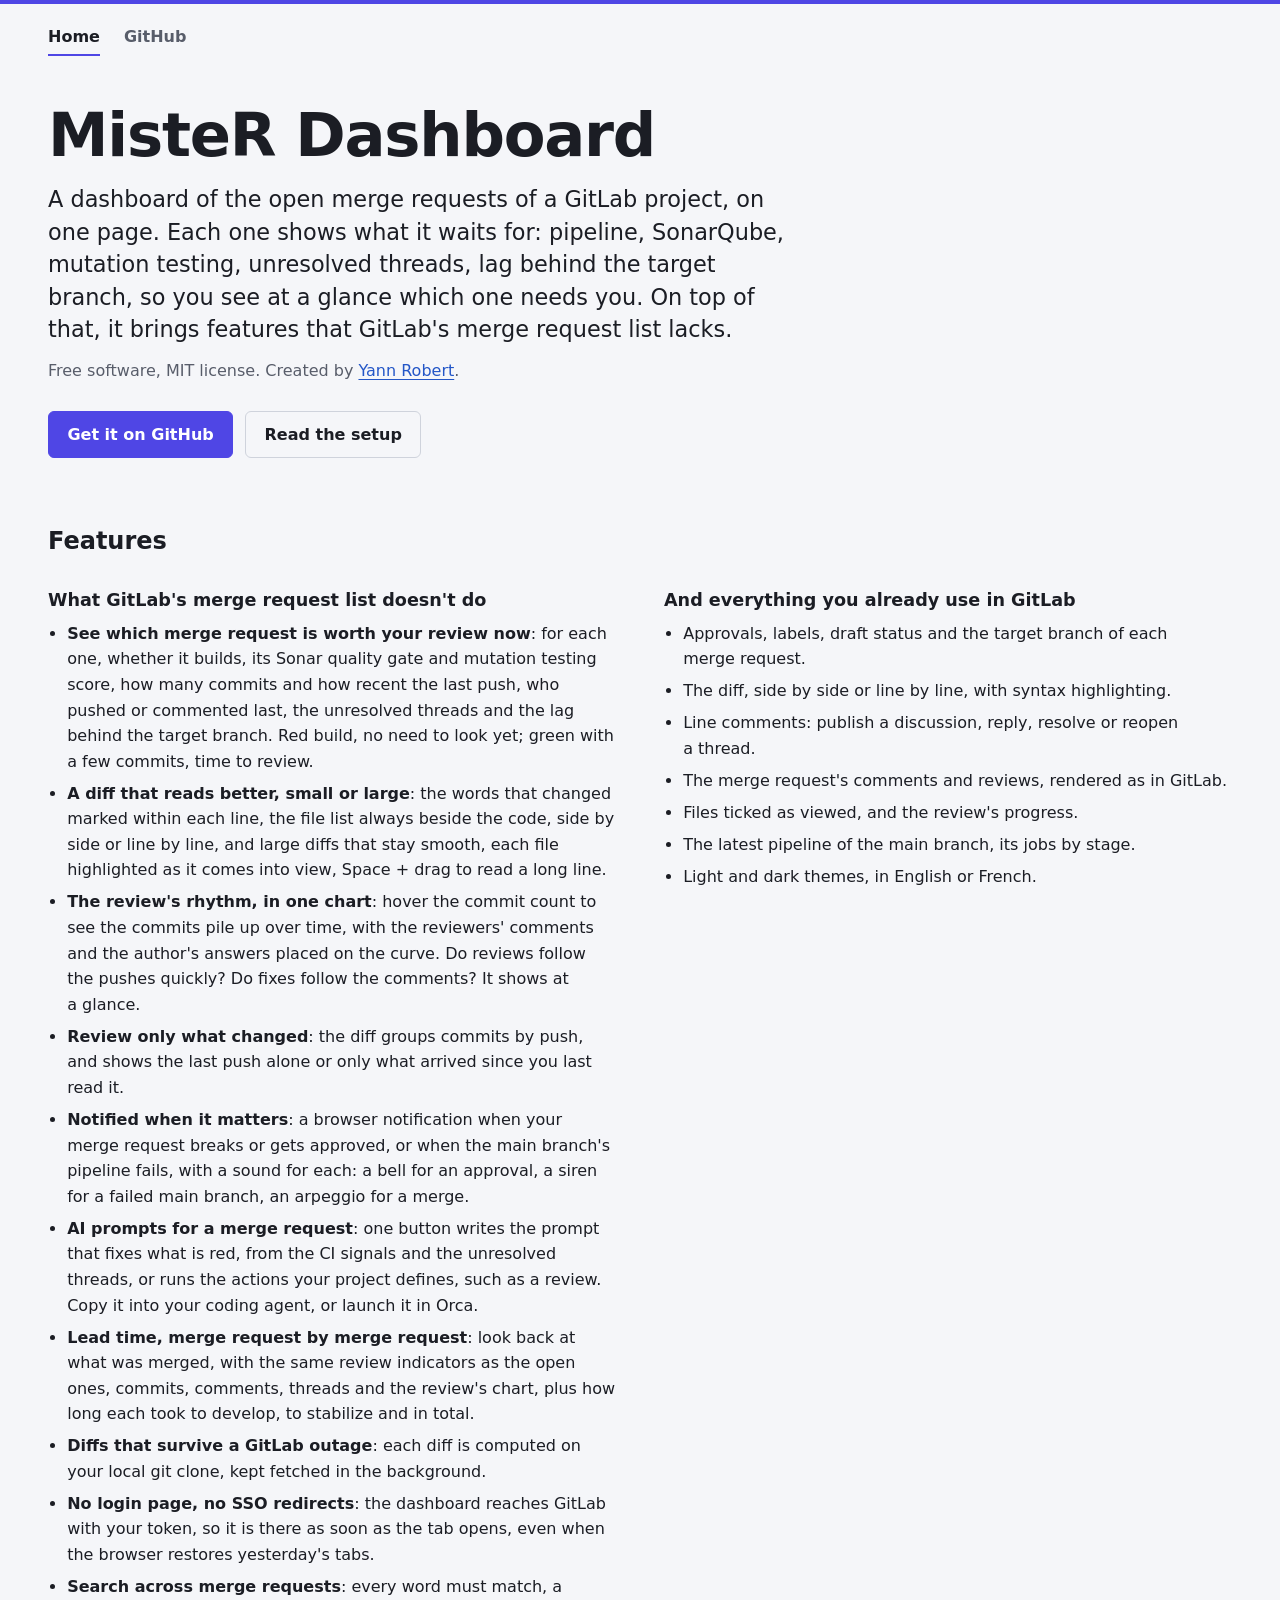
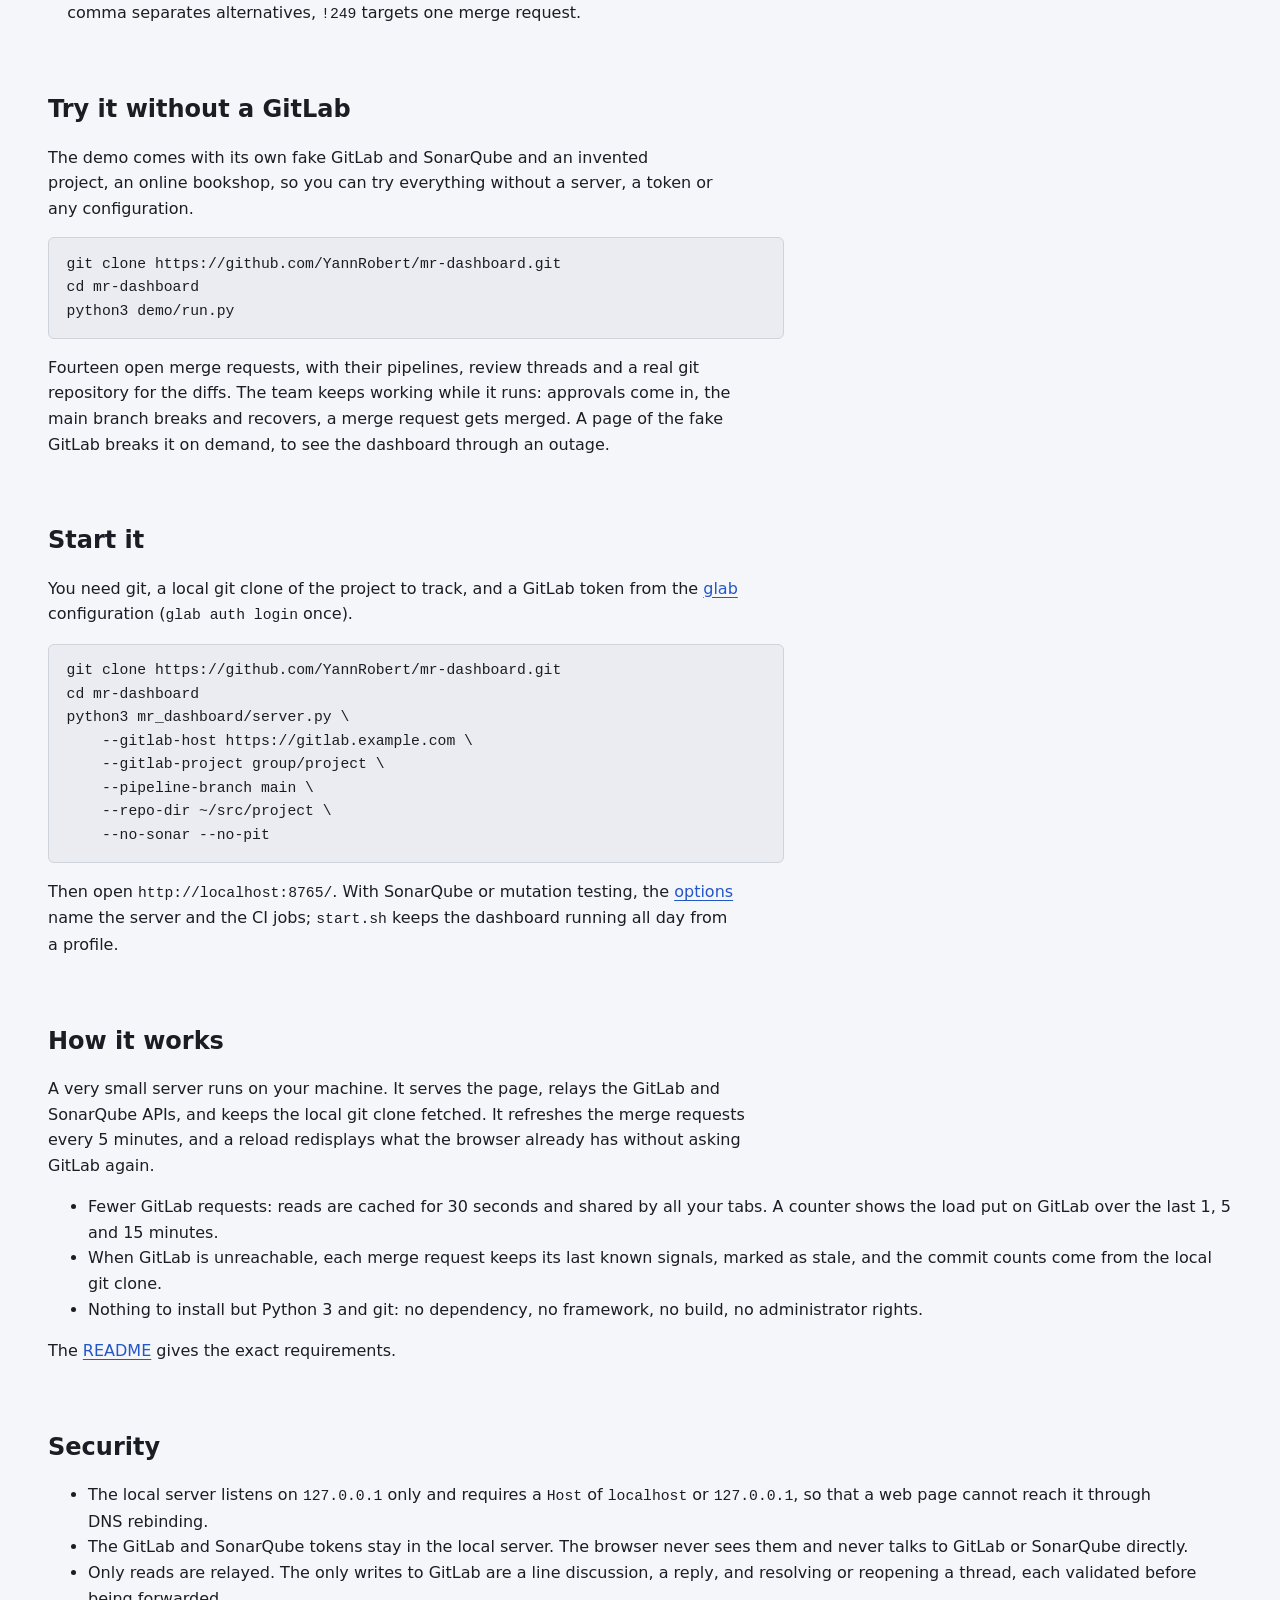
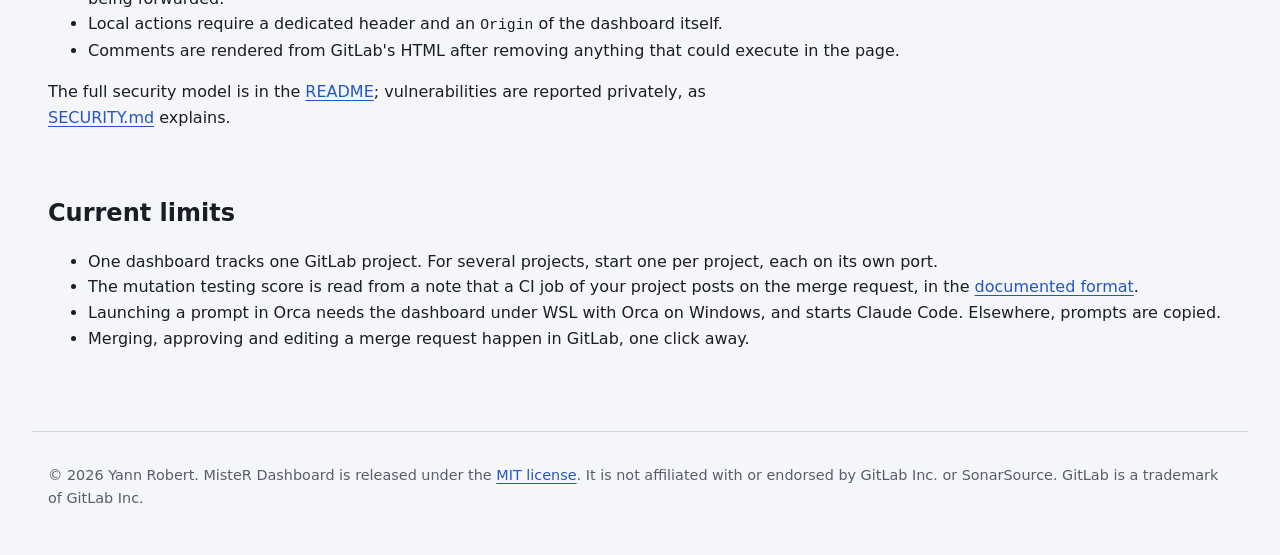
==== commit 17071bd7: "MisteR Dashboard's home page: try it without a GitLab, with the demo's fake GitLab and invented book" ====
--- a/mr-dashboard/index.html
+++ b/mr-dashboard/index.html
@@ -75,6 +75,15 @@
   </section>
 
   <section>
+    <h2>Try it without a GitLab</h2>
+    <p>The demo comes with its own fake GitLab and SonarQube and an invented project, an online bookshop, so you can try everything without a server, a token or any configuration.</p>
+    <pre><code>git clone https://github.com/YannRobert/mr-dashboard.git
+cd mr-dashboard
+python3 demo/run.py</code></pre>
+    <p>Fourteen open merge requests, with their pipelines, review threads and a real git repository for the diffs. The team keeps working while it runs: approvals come in, the main branch breaks and recovers, a merge request gets merged. A page of the fake GitLab breaks it on demand, to see the dashboard through an outage.</p>
+  </section>
+
+  <section>
     <h2>Start it</h2>
     <p>You need git, a local git clone of the project to track, and a GitLab token from the <a href="https://gitlab.com/gitlab-org/cli">glab</a> configuration (<code>glab auth login</code> once).</p>
     <pre><code>git clone https://github.com/YannRobert/mr-dashboard.git
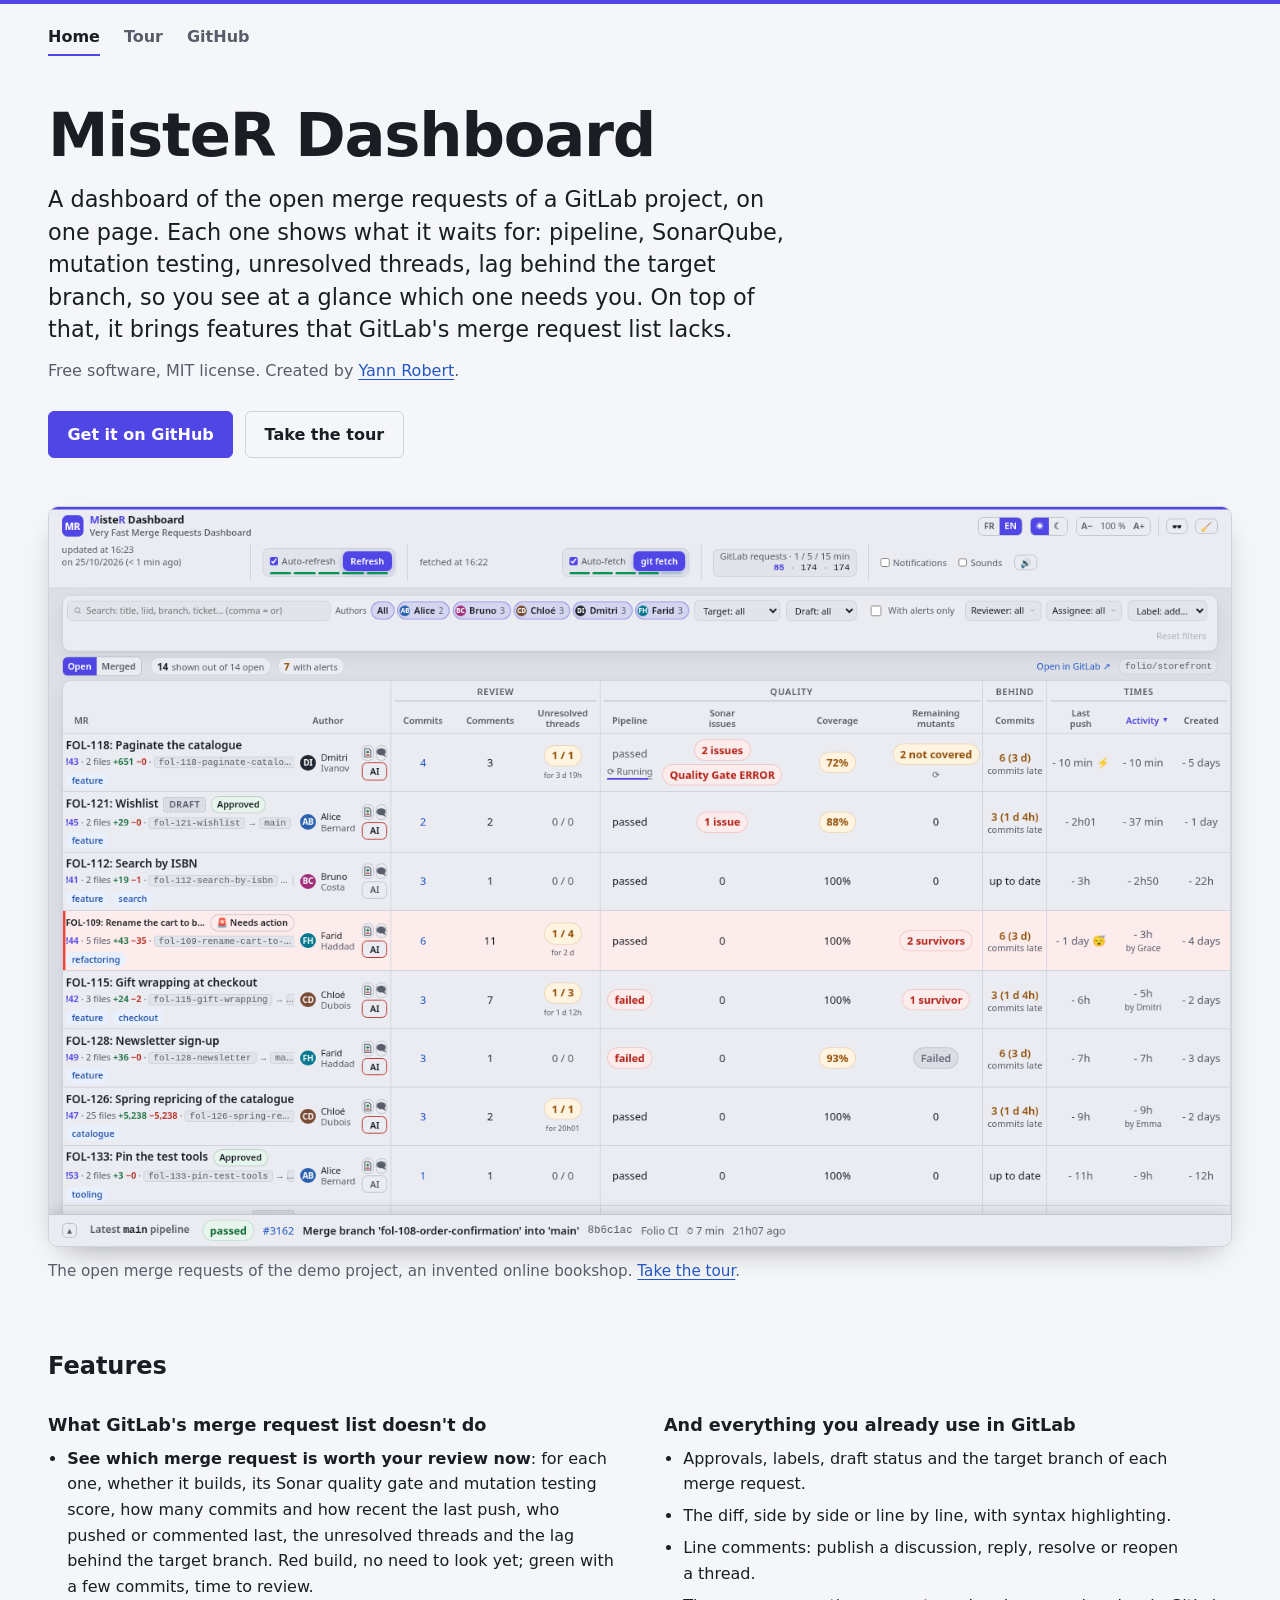
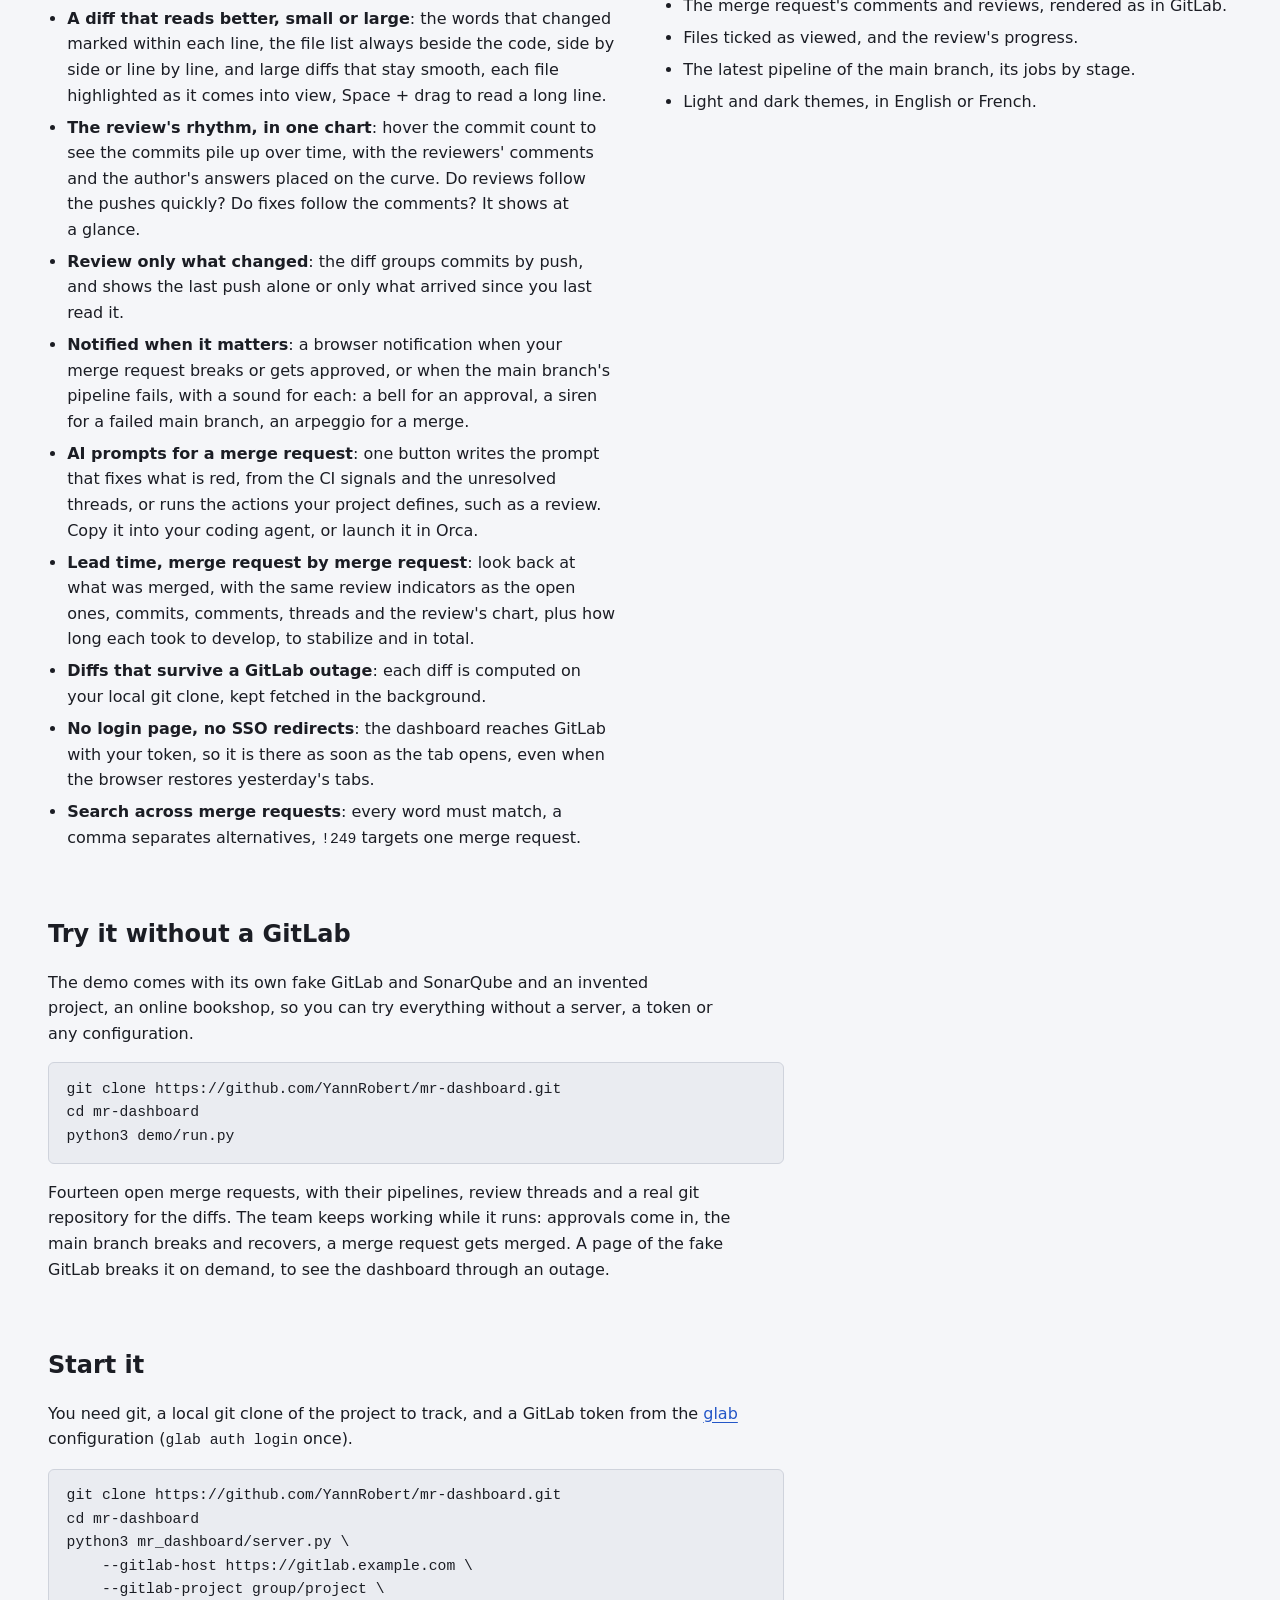
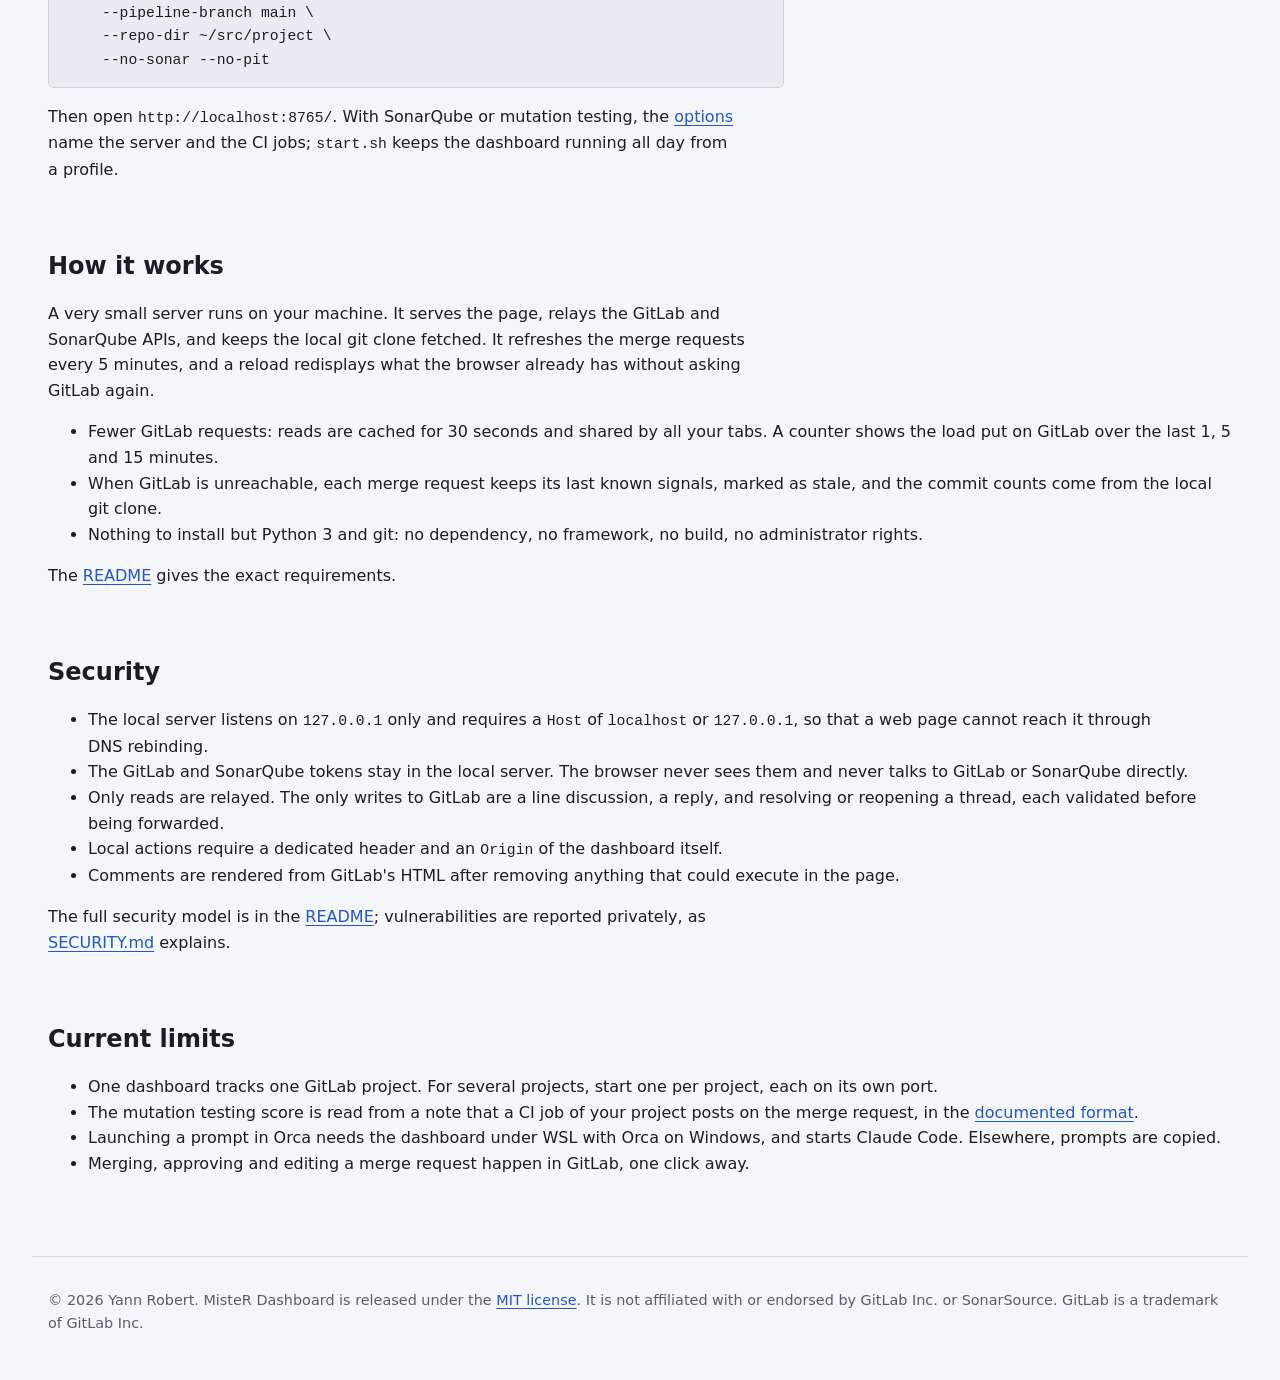
==== commit bf17cfe1: "MisteR Dashboard's tour: a video of a tech lead's round through the demo, and screenshots in the lig" ====
--- a/mr-dashboard/index.html
+++ b/mr-dashboard/index.html
@@ -11,6 +11,8 @@
 <meta property="og:title" content="MisteR Dashboard: a GitLab merge request dashboard">
 <meta property="og:description" content="Every open merge request of a GitLab project with its CI signals, browser notifications and diffs that work during a GitLab outage.">
 <meta property="og:url" content="https://yannrobert.github.io/mr-dashboard/">
+<meta property="og:image" content="https://yannrobert.github.io/mr-dashboard/tour/dashboard.png">
+<meta name="twitter:card" content="summary_large_image">
 <script type="application/ld+json">
 {
   "@context": "https://schema.org",
@@ -22,6 +24,7 @@
   "license": "https://opensource.org/licenses/MIT",
   "codeRepository": "https://github.com/YannRobert/mr-dashboard",
   "url": "https://yannrobert.github.io/mr-dashboard/",
+  "image": "https://yannrobert.github.io/mr-dashboard/tour/dashboard.png",
   "offers": { "@type": "Offer", "price": "0", "priceCurrency": "EUR" },
   "author": { "@type": "Person", "name": "Yann Robert", "url": "https://github.com/YannRobert" }
 }
@@ -29,7 +32,7 @@
 <link rel="stylesheet" href="site.css">
 </head>
 <body>
-<nav class="top"><a href="./" aria-current="page">Home</a><a href="https://github.com/YannRobert/mr-dashboard">GitHub</a></nav>
+<nav class="top"><a href="./" aria-current="page">Home</a><a href="tour.html">Tour</a><a href="https://github.com/YannRobert/mr-dashboard">GitHub</a></nav>
 <main>
   <header>
     <h1>MisteR Dashboard</h1>
@@ -37,9 +40,14 @@
     <p class="byline">Free software, MIT license. Created by <a href="https://github.com/YannRobert">Yann Robert</a>.</p>
     <div class="actions">
       <a class="button primary" href="https://github.com/YannRobert/mr-dashboard">Get it on GitHub</a>
-      <a class="button" href="https://github.com/YannRobert/mr-dashboard#running">Read the setup</a>
+      <a class="button" href="tour.html">Take the tour</a>
     </div>
   </header>
+
+  <figure>
+    <img src="tour/dashboard.png" width="1440" height="900" alt="MisteR Dashboard listing the open merge requests of a project, each with its commits, comments, unresolved threads, pipeline, Sonar issues, coverage, remaining mutants and lag behind the target branch.">
+    <figcaption>The open merge requests of the demo project, an invented online bookshop. <a href="tour.html">Take the tour</a>.</figcaption>
+  </figure>
 
   <section>
     <h2>Features</h2>
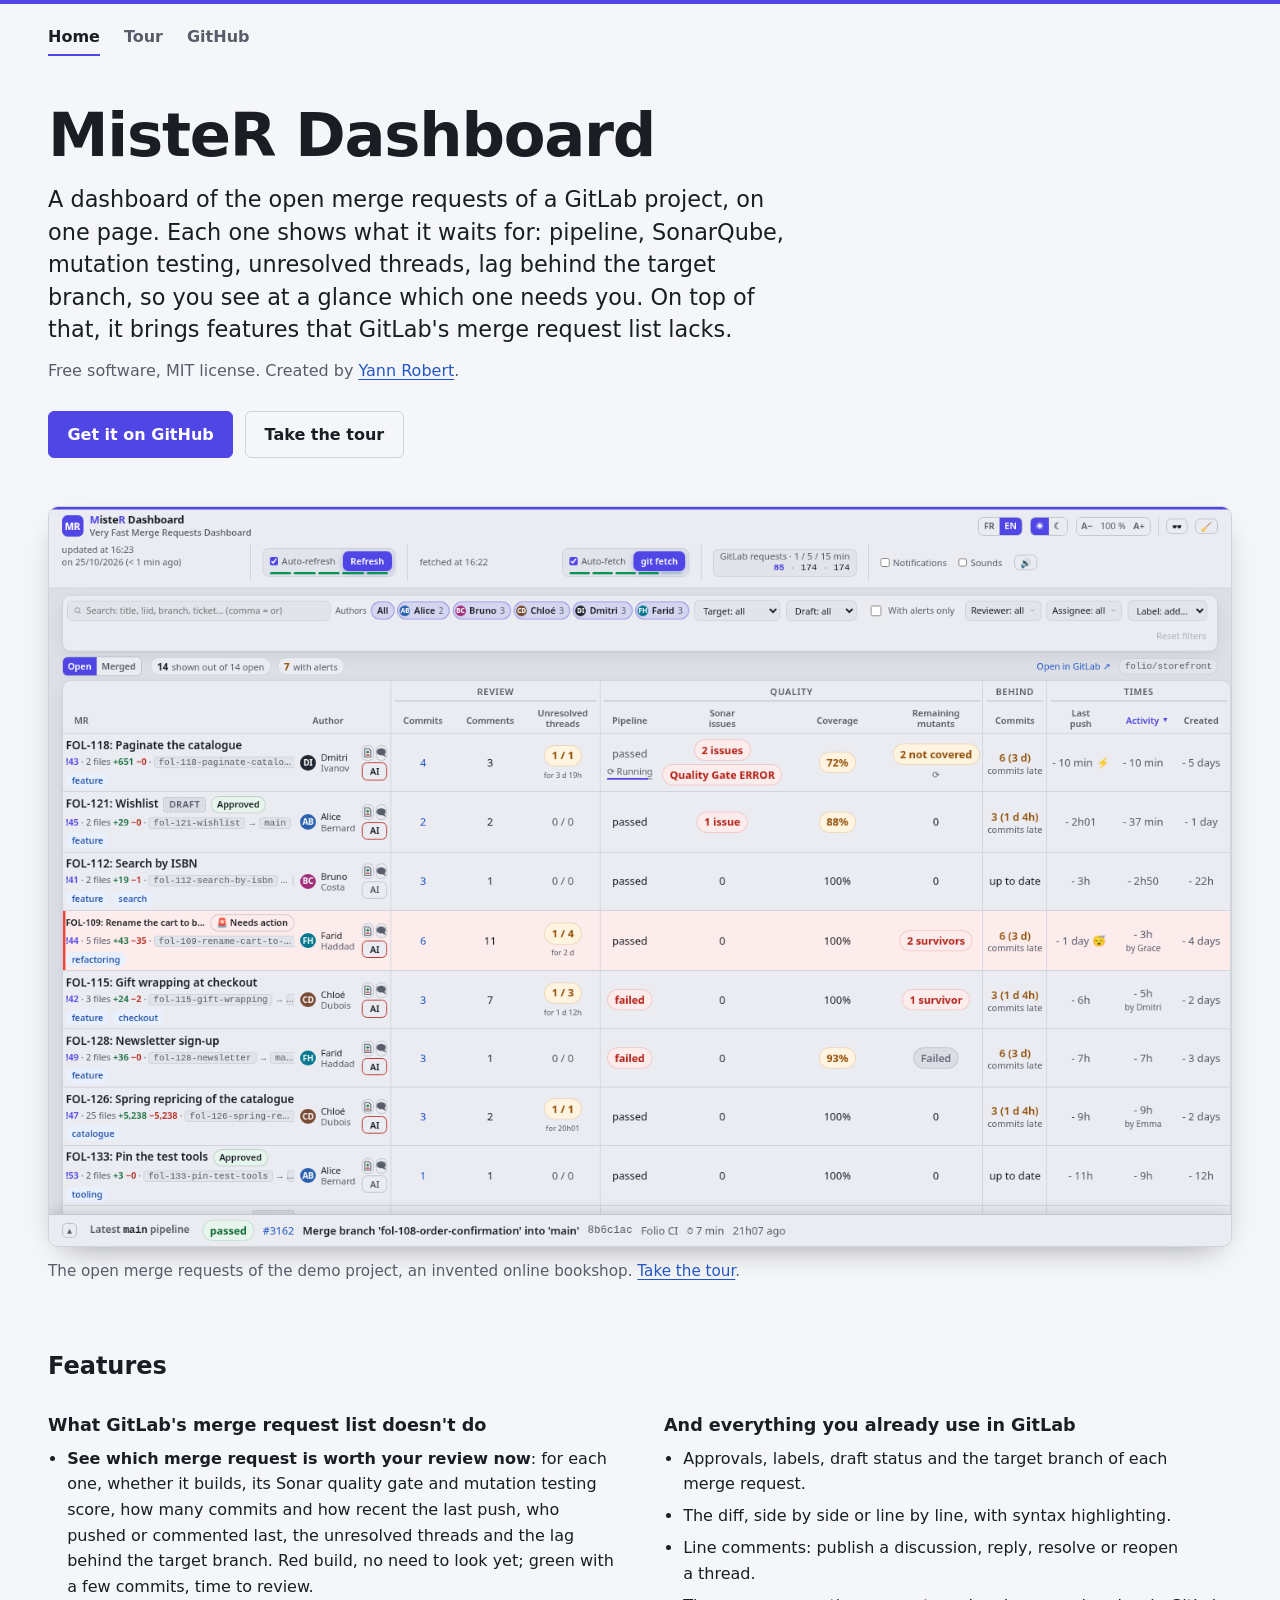
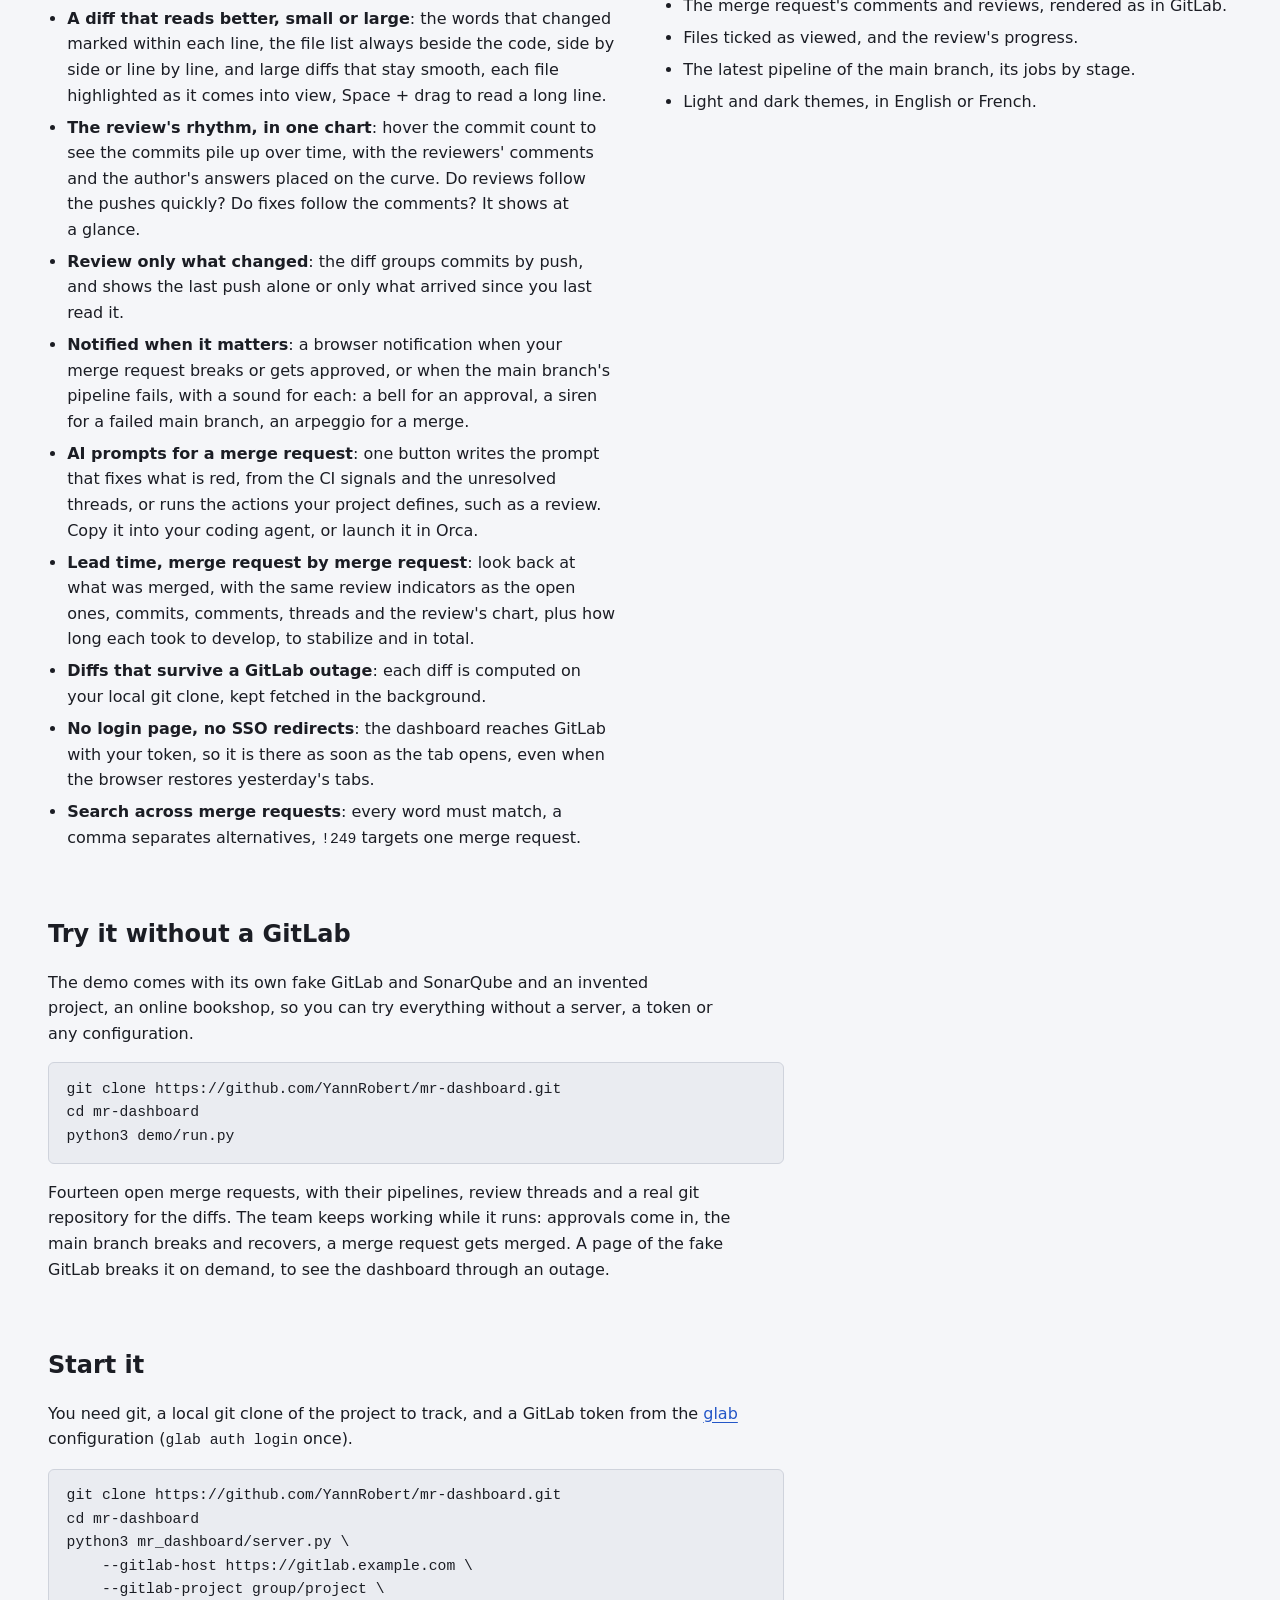
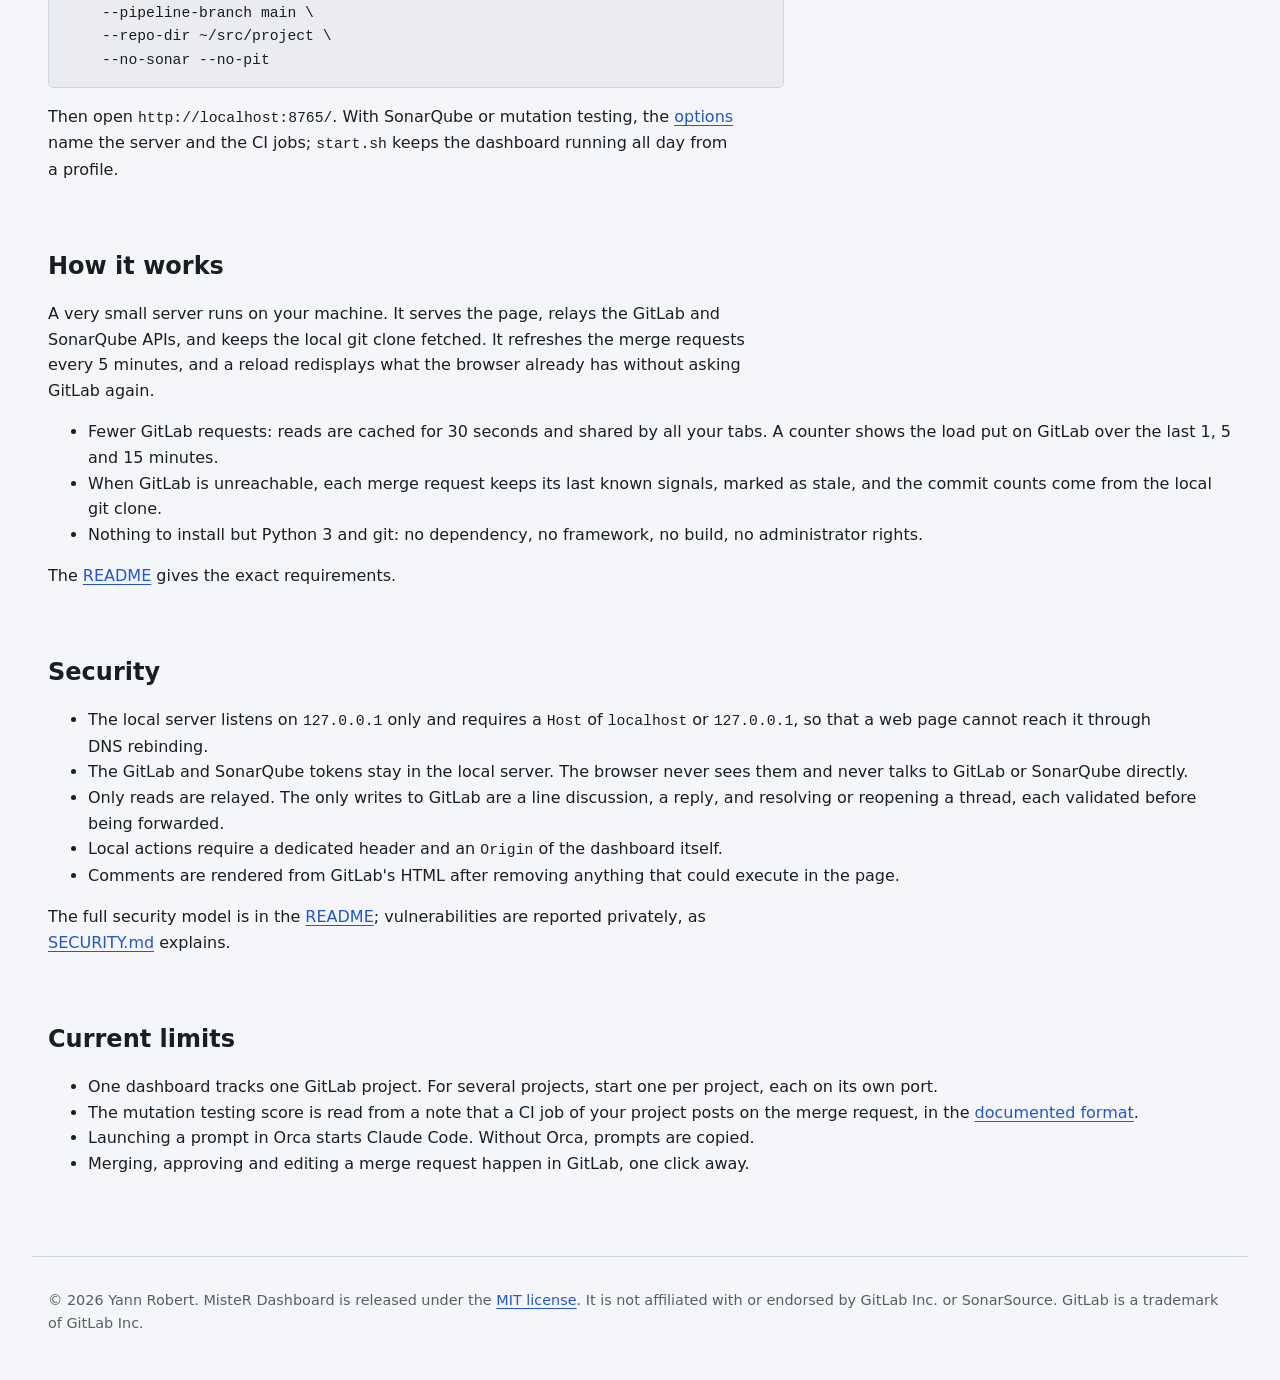
==== commit f93039fc: "MisteR Dashboard's home page: Orca no longer needs WSL, it runs on Linux too" ====
--- a/mr-dashboard/index.html
+++ b/mr-dashboard/index.html
@@ -133,7 +133,7 @@
     <ul>
       <li>One dashboard tracks one GitLab project. For several projects, start one per project, each on its own port.</li>
       <li>The mutation testing score is read from a note that a CI job of your project posts on the merge request, in the <a href="https://github.com/YannRobert/mr-dashboard#mutation-report-format">documented format</a>.</li>
-      <li>Launching a prompt in Orca needs the dashboard under WSL with Orca on Windows, and starts Claude Code. Elsewhere, prompts are copied.</li>
+      <li>Launching a prompt in Orca starts Claude Code. Without Orca, prompts are copied.</li>
       <li>Merging, approving and editing a merge request happen in GitLab, one click away.</li>
     </ul>
   </section>
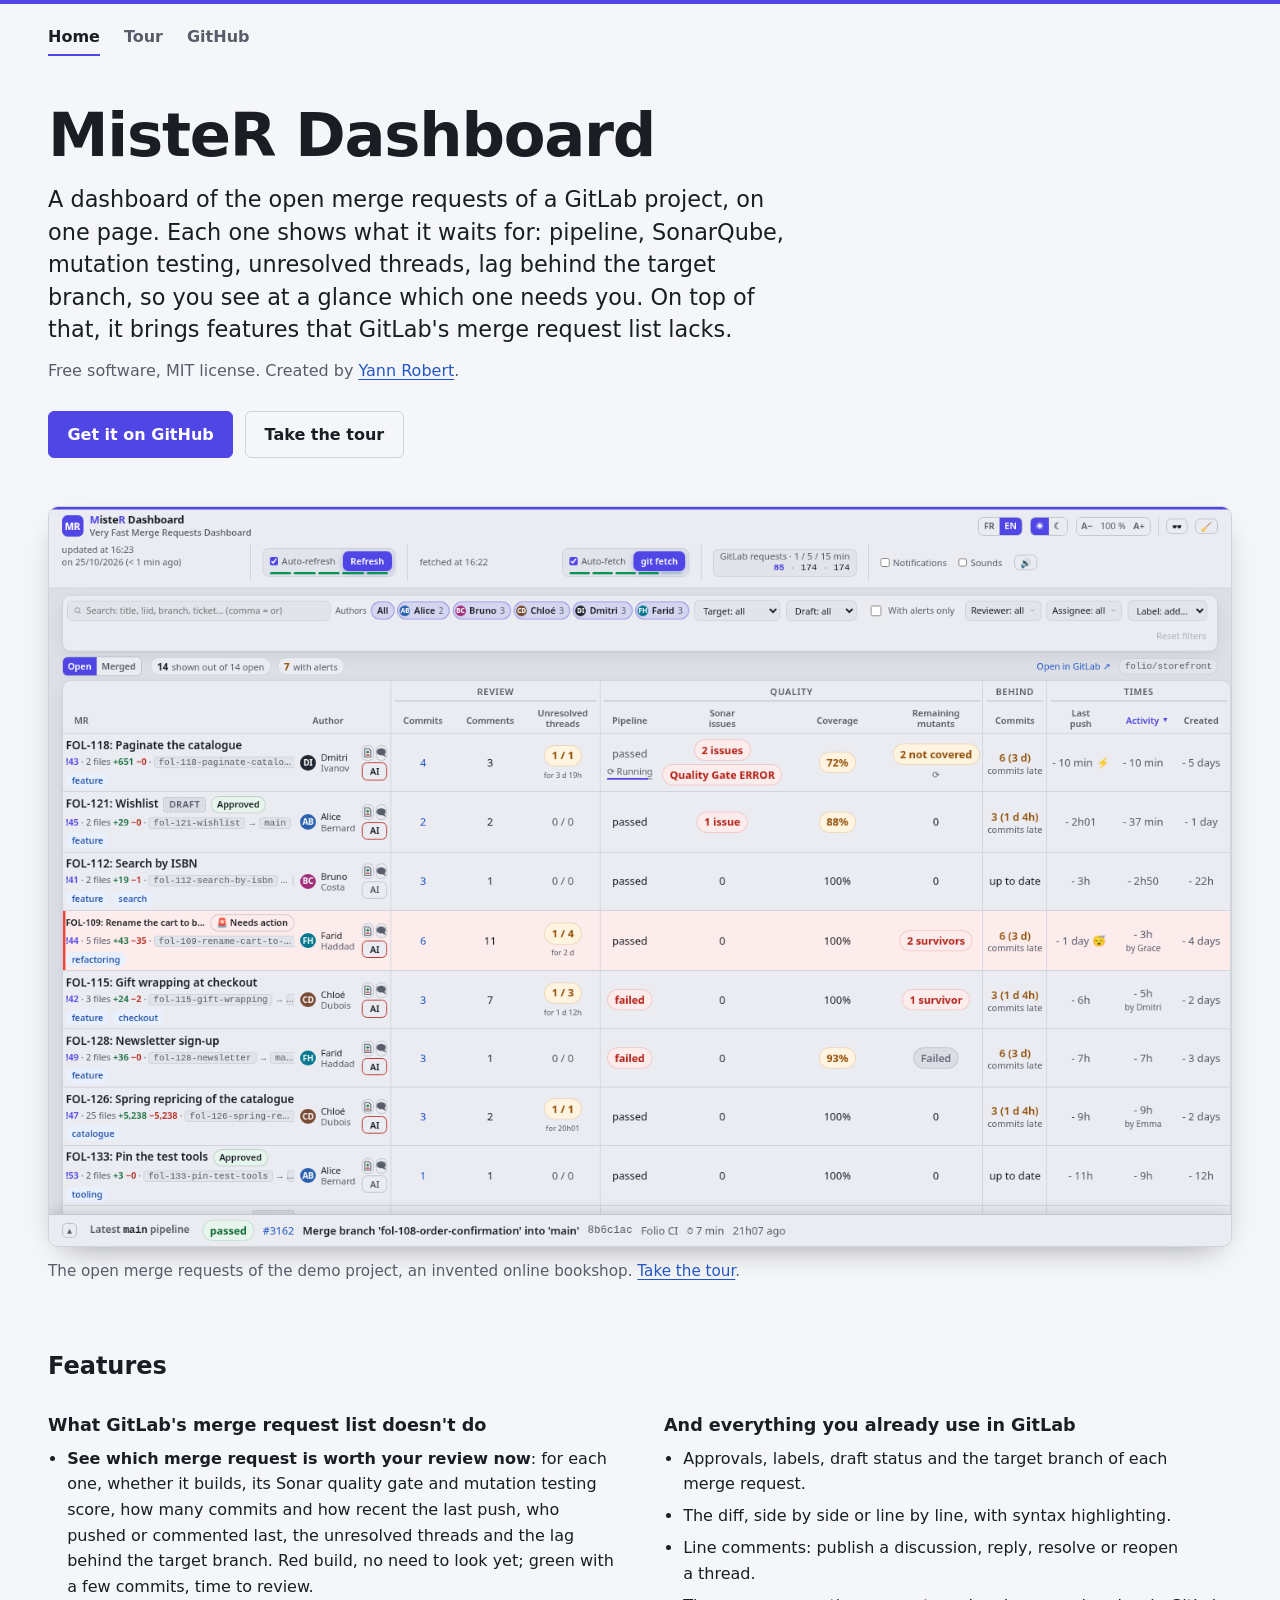
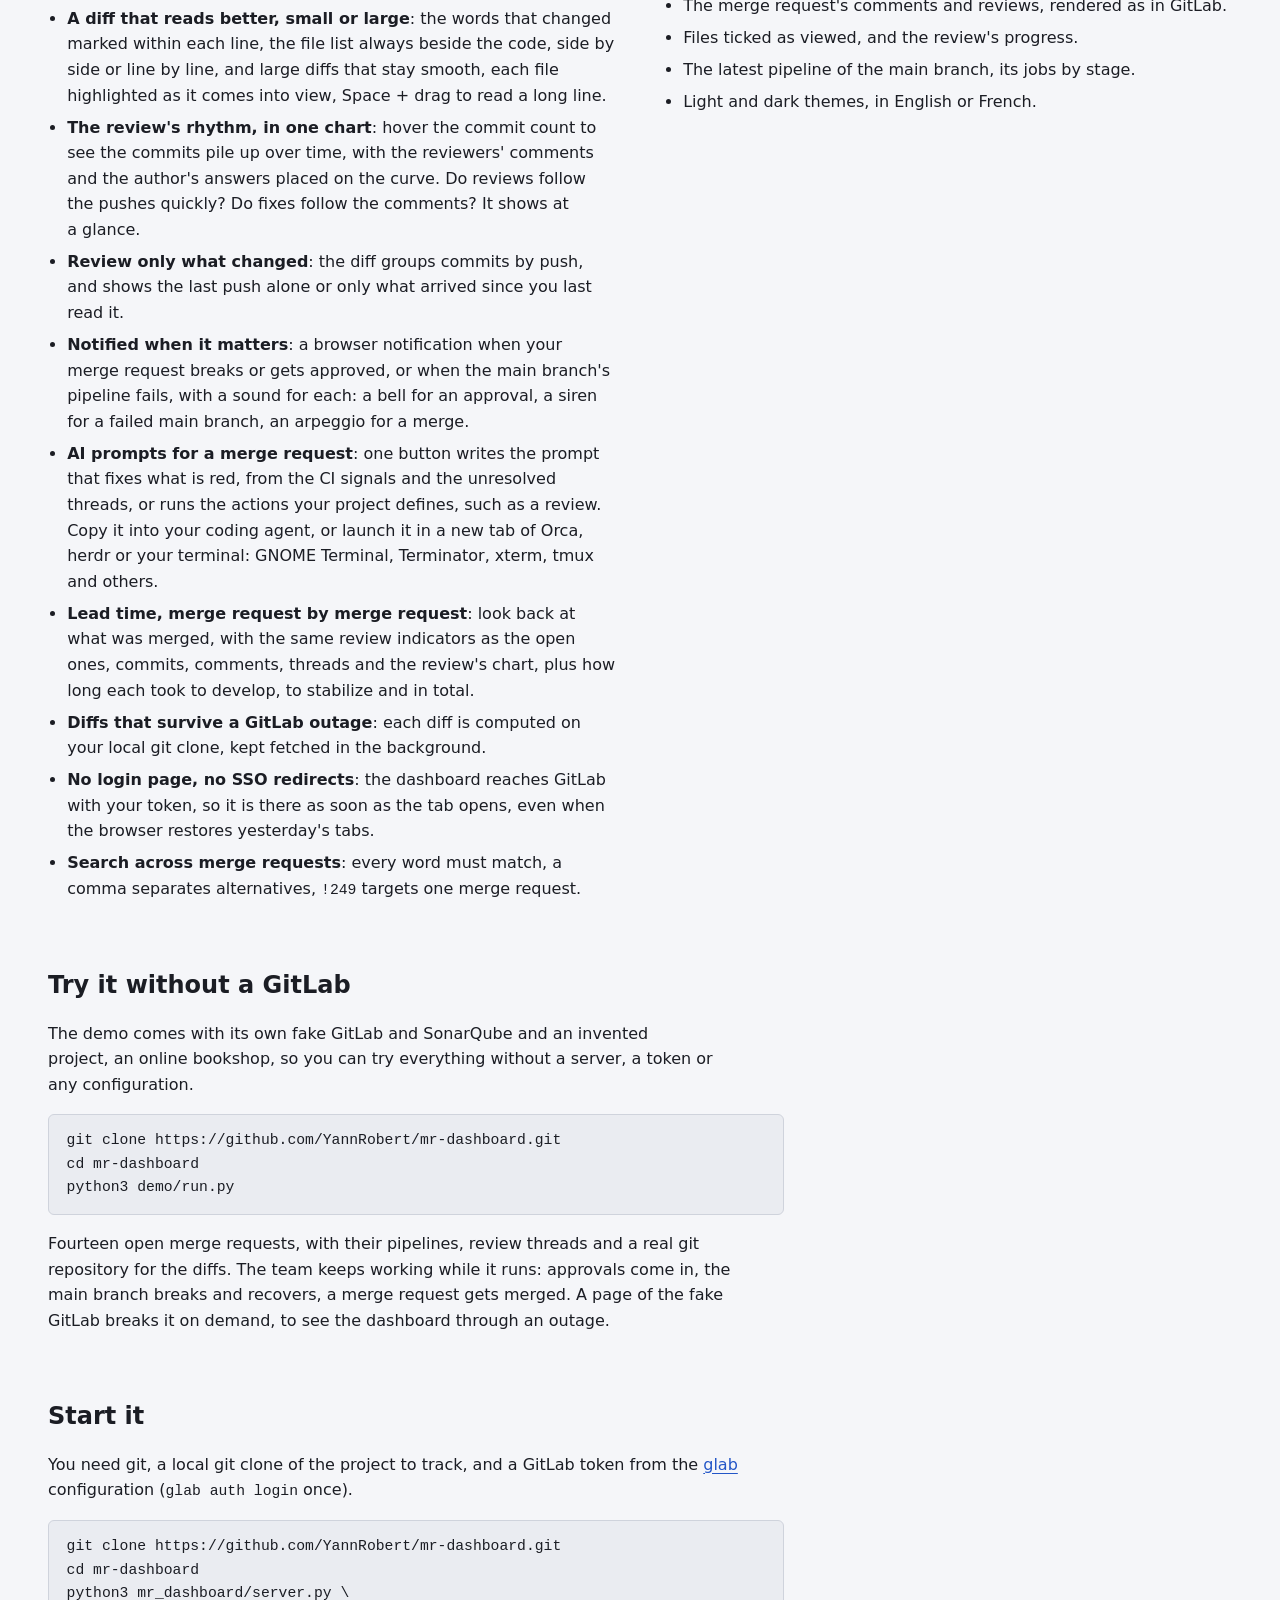
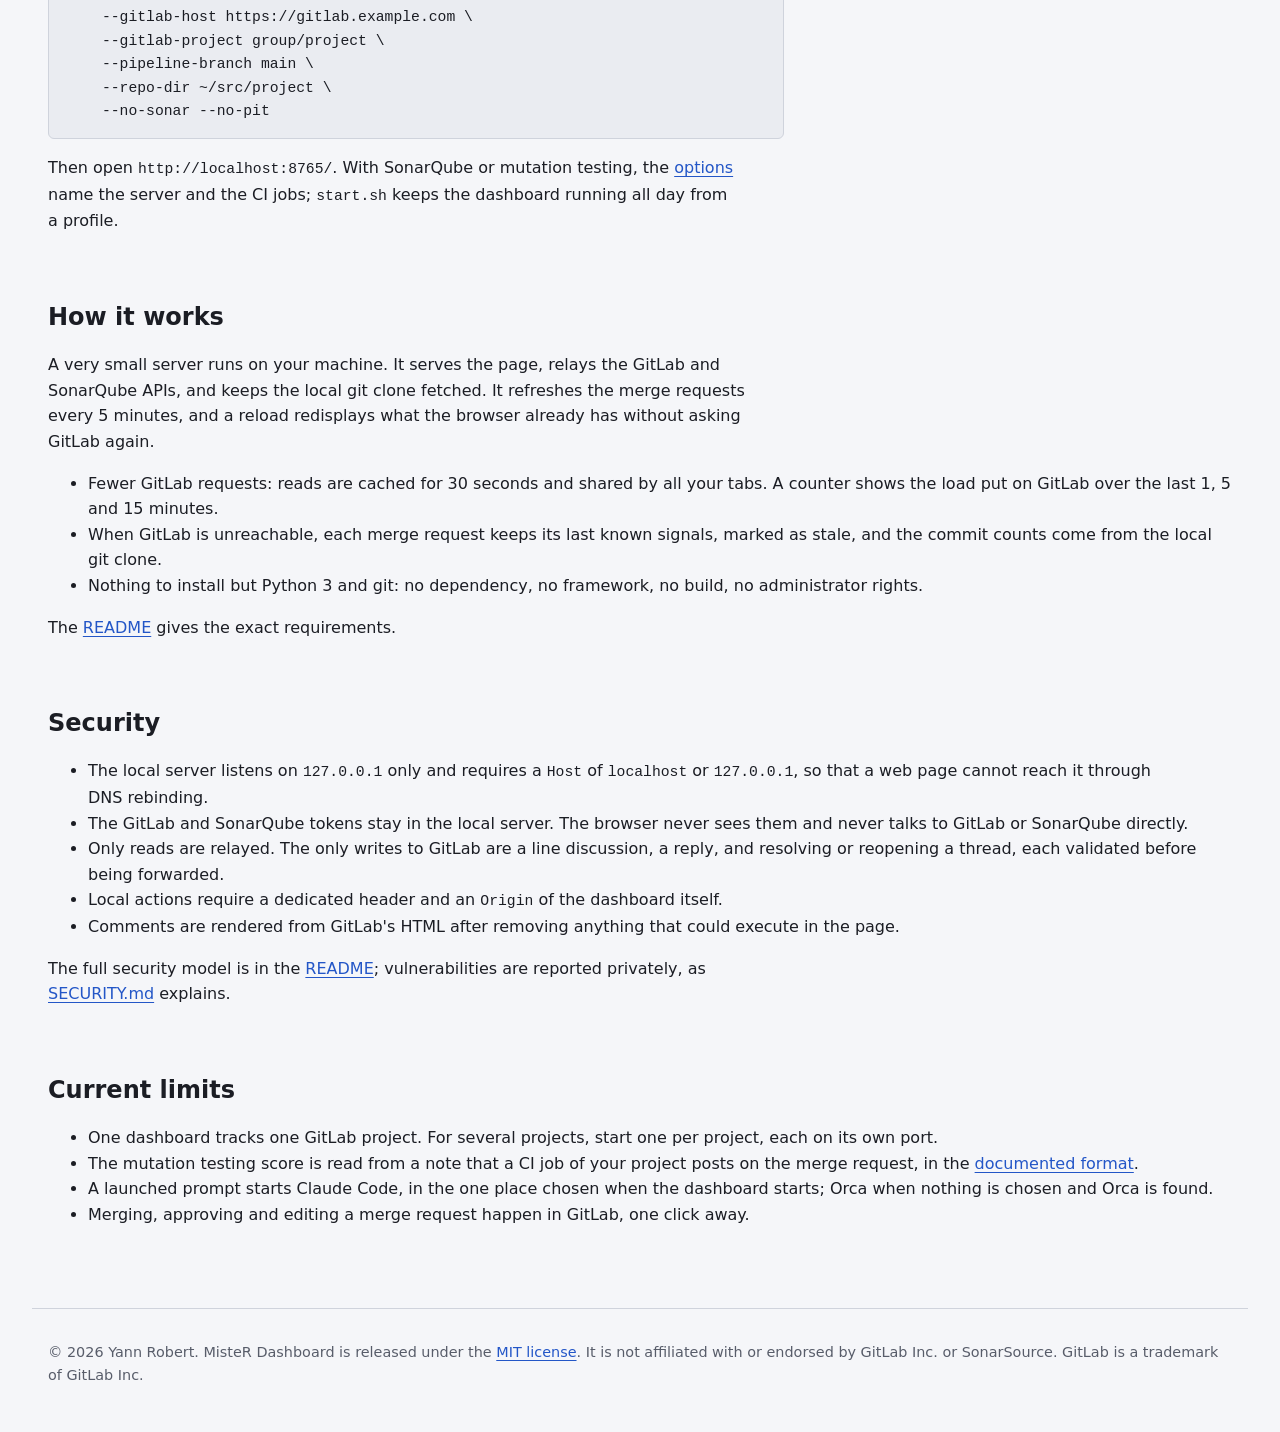
==== commit 398218db: "MisteR Dashboard's home page: prompts launch in Orca, herdr or a terminal" ====
--- a/mr-dashboard/index.html
+++ b/mr-dashboard/index.html
@@ -60,7 +60,7 @@
           <li><strong>The review's rhythm, in one chart</strong>: hover the commit count to see the commits pile up over time, with the reviewers' comments and the author's answers placed on the curve. Do reviews follow the pushes quickly? Do fixes follow the comments? It shows at a glance.</li>
           <li><strong>Review only what changed</strong>: the diff groups commits by push, and shows the last push alone or only what arrived since you last read it.</li>
           <li><strong>Notified when it matters</strong>: a browser notification when your merge request breaks or gets approved, or when the main branch's pipeline fails, with a sound for each: a bell for an approval, a siren for a failed main branch, an arpeggio for a merge.</li>
-          <li><strong>AI prompts for a merge request</strong>: one button writes the prompt that fixes what is red, from the CI signals and the unresolved threads, or runs the actions your project defines, such as a review. Copy it into your coding agent, or launch it in Orca.</li>
+          <li><strong>AI prompts for a merge request</strong>: one button writes the prompt that fixes what is red, from the CI signals and the unresolved threads, or runs the actions your project defines, such as a review. Copy it into your coding agent, or launch it in a new tab of Orca, herdr or your terminal: GNOME Terminal, Terminator, xterm, tmux and others.</li>
           <li><strong>Lead time, merge request by merge request</strong>: look back at what was merged, with the same review indicators as the open ones, commits, comments, threads and the review's chart, plus how long each took to develop, to stabilize and in total.</li>
           <li><strong>Diffs that survive a GitLab outage</strong>: each diff is computed on your local git clone, kept fetched in the background.</li>
           <li><strong>No login page, no SSO redirects</strong>: the dashboard reaches GitLab with your token, so it is there as soon as the tab opens, even when the browser restores yesterday's tabs.</li>
@@ -133,7 +133,7 @@
     <ul>
       <li>One dashboard tracks one GitLab project. For several projects, start one per project, each on its own port.</li>
       <li>The mutation testing score is read from a note that a CI job of your project posts on the merge request, in the <a href="https://github.com/YannRobert/mr-dashboard#mutation-report-format">documented format</a>.</li>
-      <li>Launching a prompt in Orca starts Claude Code. Without Orca, prompts are copied.</li>
+      <li>A launched prompt starts Claude Code, in the one place chosen when the dashboard starts; Orca when nothing is chosen and Orca is found.</li>
       <li>Merging, approving and editing a merge request happen in GitLab, one click away.</li>
     </ul>
   </section>
